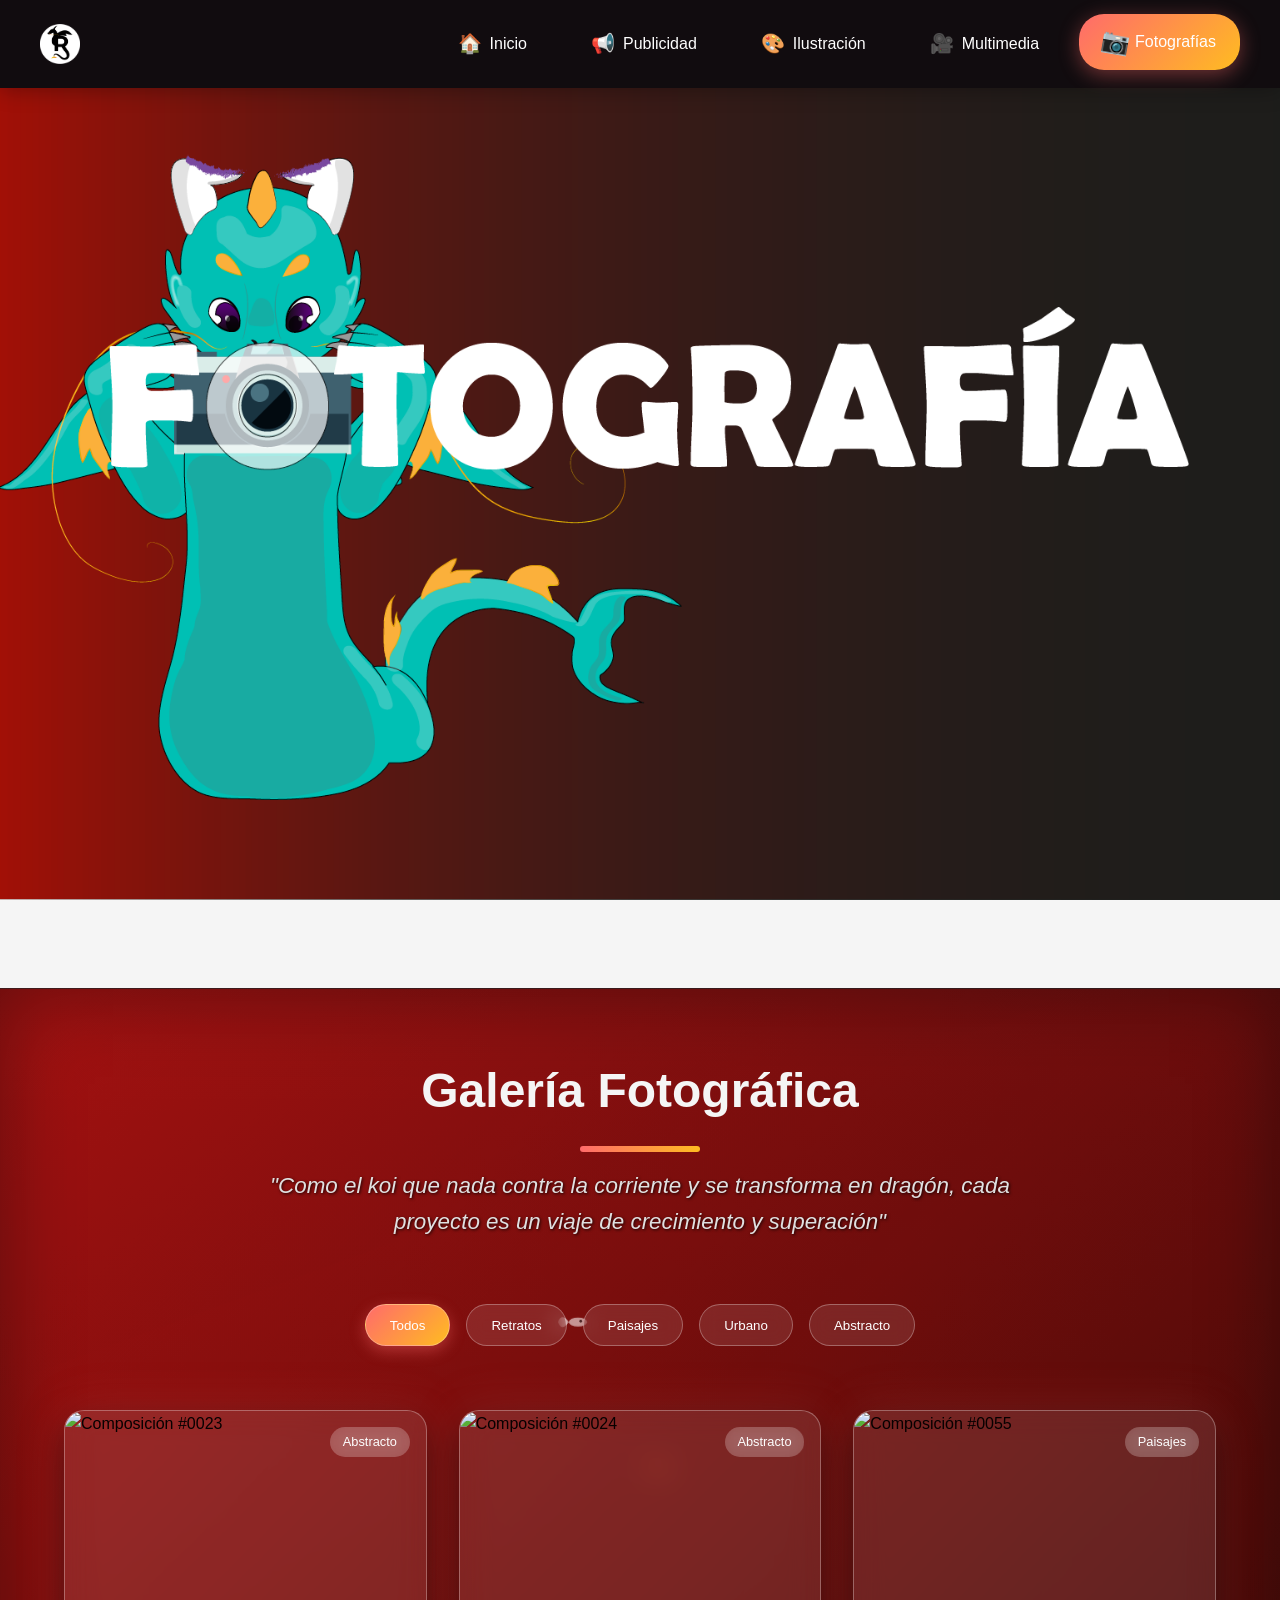
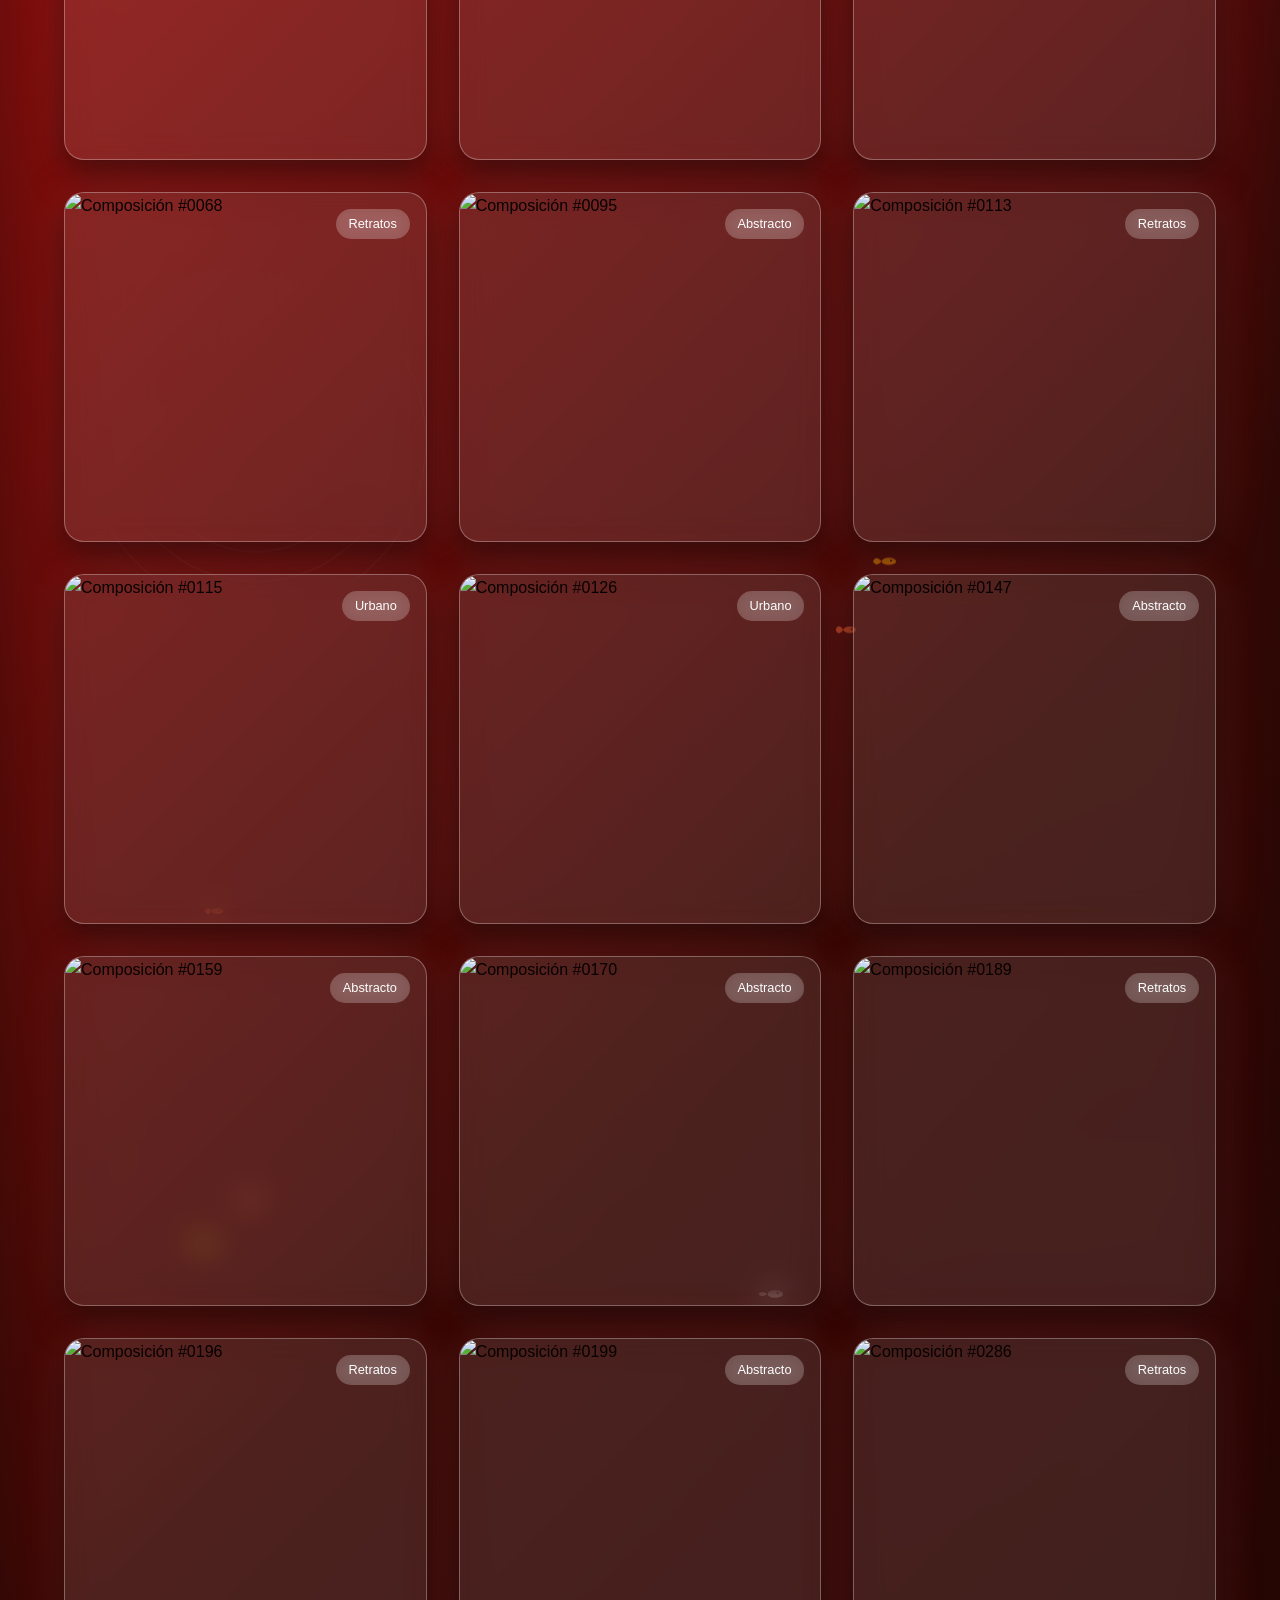
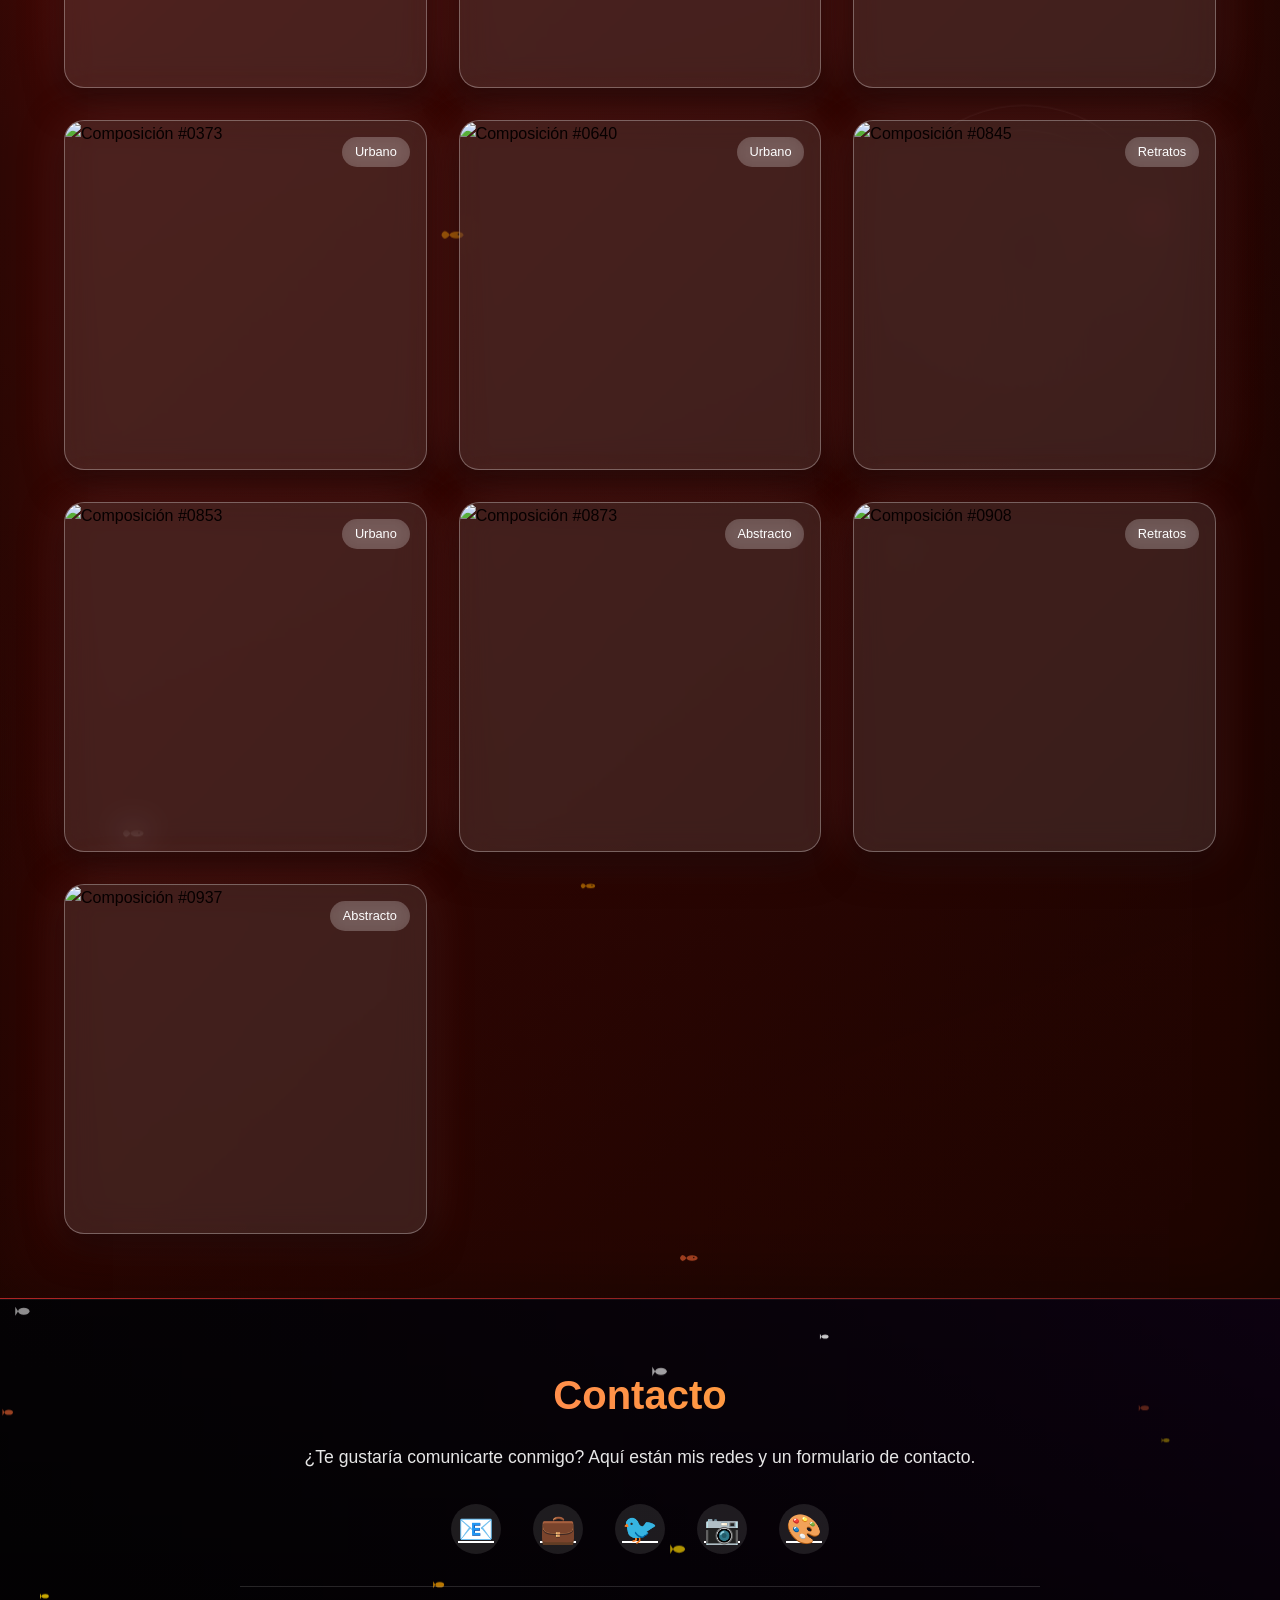
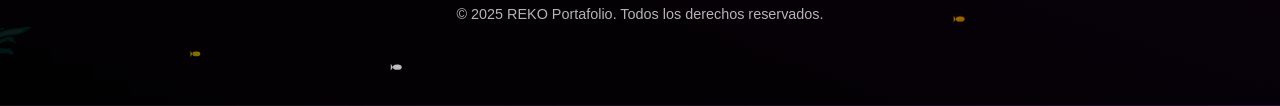
==== Fotografias.html @ 7ed8e384 "Actualización del portafolio" ====
<!DOCTYPE html>
<html lang="es">
<head>
  <meta charset="UTF-8">
  <meta name="viewport" content="width=device-width, initial-scale=1.0">
  <title>Fotografías - REKO</title>
  <link rel="icon" href="imagen/responsive 2@72x.png" type="image/png">
  
  <style>
    /* Variables de colores y estilos para coincidir con el index */
:root {
  --primary-color: #110c0f;
  --secondary-color: #f5f5f5;
  --accent-color: #ff6b6b;
  --text-color: #333;
  --light-text: #fff;
  --spacing-sm: 1rem;
  --spacing-md: 2rem;
  --spacing-lg: 4rem;
  --border-radius: 8px;
  --transition: all 0.3s ease;
}

* { margin: 0; padding: 0; box-sizing: border-box; }
body {
  font-family: 'Inter', 'Segoe UI', sans-serif;
  line-height: 1.6;
  color: var(--text-color);
  background-color: var(--secondary-color);
  overflow-x: hidden;
  -webkit-font-smoothing: antialiased;
  text-rendering: optimizeLegibility;
}

/* HEADER MEJORADO - IGUAL AL INDEX */
header {
  background-color: var(--primary-color);
  color: var(--light-text);
  padding: var(--spacing-sm) var(--spacing-md);
  position: sticky; 
  top: 0; 
  z-index: 1000;
  box-shadow: 0 2px 20px rgba(0,0,0,0.3);
  transition: all 0.4s cubic-bezier(0.25, 0.46, 0.45, 0.94);
}

header.scrolled {
  padding: 0.5rem var(--spacing-md);
  backdrop-filter: blur(10px);
  background-color:#4b0a0a;
}

.nav-container {
  display: flex; 
  justify-content: space-between; 
  align-items: center;
  max-width: 1200px; 
  margin: 0 auto;
  transition: all 0.4s ease;
}

header.scrolled .nav-container {
  padding: 0.5rem 0;
}

.logo {
  font-size: 1.8rem; 
  font-weight: 700; 
  letter-spacing: 2px;
  display: flex; 
  align-items: center;
  transition: all 0.3s ease;
  position: relative;
  overflow: hidden;
}

header.scrolled .logo {
  font-size: 1.5rem;
}

.logo::before {
  content: '';
  position: absolute;
  top: 0;
  left: -100%;
  width: 100%;
  height: 100%;
  background: linear-gradient(90deg, transparent, rgba(255,107,107,0.3), transparent);
  transition: left 0.6s ease;
}

.logo:hover::before {
  left: 100%;
}

.logo img { 
  width: 40px; 
  margin-right: 8px; 
  transition: all 0.3s ease;
}

header.scrolled .logo img {
  width: 35px;
}

.logo span { 
  color: var(--accent-color);
  background: linear-gradient(135deg, #ff6b6b, #ffbc21);
  -webkit-background-clip: text;
  -webkit-text-fill-color: transparent;
  background-clip: text;
  transition: all 0.3s ease;
}

/* NAVEGACIÓN MEJORADA */
nav ul { 
  display: flex; 
  list-style: none; 
  gap: 1rem;
}

nav ul li { 
  position: relative;
}

nav ul li a {
  color: var(--light-text); 
  text-decoration: none;
  font-weight: 500; 
  padding: 0.8rem 1.5rem;
  border-radius: 25px;
  transition: all 0.4s cubic-bezier(0.25, 0.46, 0.45, 0.94);
  position: relative;
  overflow: hidden;
  display: flex;
  align-items: center;
  gap: 0.5rem;
}

/* Iconos para los enlaces del menú */
nav ul li a::before {
  font-size: 1.2rem;
  transition: all 0.3s ease;
}

nav ul li:nth-child(1) a::before {
  content: '🏠';
}

nav ul li:nth-child(2) a::before {
  content: '📢';
}

nav ul li:nth-child(3) a::before {
  content: '🎨';
}

nav ul li:nth-child(4) a::before {
  content: '🎥';
}

nav ul li:nth-child(5) a::before {
  content: '📷';
}

/* Efecto de fondo animado */
nav ul li a::after {
  content: '';
  position: absolute;
  top: 0;
  left: -100%;
  width: 100%;
  height: 100%;
  background: linear-gradient(90deg, transparent, rgba(255,255,255,0.1), transparent);
  transition: left 0.6s ease;
}

nav ul li a:hover::after {
  left: 100%;
}

/* Efecto principal al hover */
nav ul li a:hover {
  background: linear-gradient(135deg, rgba(255,107,107,0.2), rgba(255,188,33,0.1));
  transform: translateY(-3px) scale(1.05);
  box-shadow: 0 8px 25px rgba(255,107,107,0.3);
  border: 1px solid rgba(255,107,107,0.3);
}

/* Efecto para enlace activo */
nav ul li a.active {
  background: linear-gradient(135deg, #ff6b6b, #ffbc21);
  color: white;
  box-shadow: 0 5px 20px rgba(255,107,107,0.4);
  transform: translateY(-2px);
}

/* Indicador de posición actual */
nav ul li a.active::before {
  transform: scale(1.2) rotate(10deg);
}

/* Línea inferior animada */
nav ul li::after {
  content: '';
  position: absolute;
  bottom: -5px;
  left: 50%;
  width: 0;
  height: 2px;
  background: linear-gradient(90deg, #ff6b6b, #ffbc21);
  transition: all 0.4s ease;
  transform: translateX(-50%);
}

nav ul li:hover::after {
  width: 80%;
}

nav ul li a.active ~ ::after {
  width: 80%;
}

/* Botón menú móvil MEJORADO */
.mobile-menu-btn {
  display: none; 
  background: none; 
  border: none;
  color: white; 
  font-size: 2rem; 
  cursor: pointer;
  transition: var(--transition);
  position: relative;
  width: 40px;
  height: 40px;
  flex-direction: column;
  justify-content: center;
  align-items: center;
  -webkit-tap-highlight-color: transparent;
}

.mobile-menu-btn span {
  display: block;
  width: 25px;
  height: 3px;
  background: white;
  margin: 3px 0;
  transition: all 0.3s ease;
  border-radius: 2px;
}

.mobile-menu-btn.active span:nth-child(1) {
  transform: rotate(45deg) translate(6px, 6px);
}

.mobile-menu-btn.active span:nth-child(2) {
  opacity: 0;
}

.mobile-menu-btn.active span:nth-child(3) {
  transform: rotate(-45deg) translate(6px, -6px);
}

.mobile-menu-btn:hover {
  transform: scale(1.1);
}

.mobile-menu-btn:hover span {
  background: var(--accent-color);
}

/* Sidebar móvil MEJORADO */
.sidebar {
  position: fixed; 
  top: 0; 
  left: -100%;
  width: 85%; 
  max-width: 320px; 
  height: 100%;
  background: linear-gradient(135deg, #1a1a1a 0%, #2d2d2d 100%);
  color: white;
  transition: all 0.4s cubic-bezier(0.25, 0.46, 0.45, 0.94);
  padding: 2rem 1.5rem; 
  z-index: 2000;
  box-shadow: 5px 0 25px rgba(0,0,0,0.5);
  display: flex;
  flex-direction: column;
}

.sidebar.active { 
  left: 0; 
}

.sidebar .logo { 
  justify-content: center; 
  margin-bottom: 3rem;
  font-size: 2rem;
}

.sidebar .logo img { 
  width: 60px; 
}

.sidebar ul { 
  list-style: none; 
  text-align: left;
  flex-grow: 1;
}

.sidebar ul li { 
  margin: 1.5rem 0; 
  position: relative;
}

.sidebar ul li a {
  color: white; 
  text-decoration: none; 
  font-size: 1.3rem;
  display: block; 
  padding: 1rem 1.5rem;
  transition: var(--transition);
  border-radius: 10px;
  display: flex;
  align-items: center;
  gap: 1rem;
  position: relative;
  overflow: hidden;
}

.sidebar ul li a::before {
  font-size: 1.5rem;
}

.sidebar ul li a::after {
  content: '';
  position: absolute;
  top: 0;
  left: -100%;
  width: 100%;
  height: 100%;
  background: linear-gradient(90deg, transparent, rgba(255,107,107,0.3), transparent);
  transition: left 0.6s ease;
}

.sidebar ul li a:hover::after {
  left: 100%;
}

.sidebar ul li a:hover {
  color: var(--accent-color);
  transform: translateX(10px);
  background: rgba(255, 255, 255, 0.1);
}

.sidebar ul li a.active {
  background: linear-gradient(135deg, #ff6b6b, #ffbc21);
  color: white;
  transform: translateX(10px);
}

/* HERO SECTION CORREGIDO */
.hero {
  background: url('imagen/p.f@72x.png');
  background-size: cover;
  background-position: center;
  background-repeat: no-repeat;
  background-attachment:  fixed;
  color: var(--light-text);
  text-align: center;
  height: 100vh;
  display: flex; 
  flex-direction: column; 
  justify-content: center; 
  align-items: center;
  position: relative;
  overflow: hidden;
  margin: 0;
  padding: 0;
}

.hero-content {
  max-width: 800px;
  padding: 0 var(--spacing-md);
}

.hero h1 { 
  font-size: 3.5rem; 
  margin-bottom: var(--spacing-sm); 
  font-weight: 800; 
  animation: float 4s ease-in-out infinite;
  line-height: 1.2;
}

.hero p { 
  font-size: 1.2rem; 
  max-width: 600px; 
  margin: 0 auto; 
  opacity: 0.9; 
  animation: float 5s ease-in-out infinite 0.5s;
  line-height: 1.5;
}

/* Botón cerrar sidebar MEJORADO */
.close-sidebar {
  position: absolute;
  top: 1.5rem;
  right: 1.5rem;
  background: rgba(255, 255, 255, 0.1);
  border: none;
  color: white;
  font-size: 1.8rem;
  cursor: pointer;
  width: 40px;
  height: 40px;
  border-radius: 50%;
  display: flex;
  align-items: center;
  justify-content: center;
  transition: all 0.3s ease;
  backdrop-filter: blur(10px);
  -webkit-tap-highlight-color: transparent;
}

.close-sidebar:hover {
  background: var(--accent-color);
  transform: rotate(90deg) scale(1.1);
}

/* Overlay para sidebar */
.sidebar-overlay {
  position: fixed;
  top: 0;
  left: 0;
  width: 100%;
  height: 100%;
  background: rgba(0, 0, 0, 0.7);
  backdrop-filter: blur(5px);
  z-index: 1999;
  opacity: 0;
  visibility: hidden;
  transition: all 0.3s ease;
}

.sidebar-overlay.active {
  opacity: 1;
  visibility: visible;
}

/* Animación de flotación */
@keyframes float {
  0% { transform: translateY(0px); }
  50% { transform: translateY(-10px); }
  100% { transform: translateY(0px); }
}

/* ========== GALERÍA 3D INTERACTIVA ========== */
.projects {
  width: 100%;
  padding: var(--spacing-lg) 5vw;
  margin: 0;
  position: relative;
  overflow: hidden;
  background: linear-gradient(135deg, #a70b0b 0%, #350303 50%, #180002 100%);
  box-shadow: inset 0 0 80px rgba(0, 0, 0, 0.4);
  border-top: 1px solid rgba(255, 255, 255, 0.1);
  border-bottom: 1px solid rgba(255, 255, 255, 0.1);
  color: #070000;
  min-height: 100vh;
  display: flex;
  align-items: center;
}

/* Canvas para partículas koi/dragón */
#koi-canvas {
  position: absolute;
  top: 0;
  left: 0;
  width: 100%;
  height: 100%;
  z-index: 1;
  pointer-events: none;
  opacity: 0.7;
}

.projects-content {
  position: relative;
  z-index: 2;
  max-width: 1400px;
  margin: 0 auto;
  width: 100%;
}

.section-title {
  text-align: center;
  margin-bottom: var(--spacing-sm);
  font-size: 3rem;
  position: relative;
  color: var(--secondary-color);
  animation: float 5s ease-in-out infinite;
}

.section-title::after {
  content: '';
  display: block;
  width: 120px;
  height: 6px;
  background: linear-gradient(90deg, #ff6b6b, #ffbc21);
  margin: 1rem auto;
  border-radius: 3px;
}

.koi-legend {
  text-align: center;
  margin-bottom: var(--spacing-lg);
  font-style: italic;
  color: #e0e0e0;
  font-size: 1.4rem;
  max-width: 800px;
  margin-left: auto;
  margin-right: auto;
  position: relative;
  z-index: 2;
  font-weight: 500;
  text-shadow: 1px 1px 3px rgba(0,0,0,0.8);
  animation: float 6s ease-in-out infinite 0.3s;
}

/* Filtros de categorías */
.category-filters {
  display: flex;
  justify-content: center;
  flex-wrap: wrap;
  gap: 1rem;
  margin-bottom: var(--spacing-lg);
}

.category-filter {
  background: rgba(255, 255, 255, 0.1);
  border: 1px solid rgba(255, 255, 255, 0.3);
  color: white;
  padding: 0.8rem 1.5rem;
  border-radius: 30px;
  cursor: pointer;
  transition: all 0.3s ease;
  backdrop-filter: blur(10px);
  font-weight: 500;
  -webkit-tap-highlight-color: transparent;
}

.category-filter:hover {
  background: rgba(255, 255, 255, 0.2);
  transform: translateY(-3px);
}

.category-filter.active {
  background: linear-gradient(135deg, #ff6b6b, #ffbc21);
  box-shadow: 0 5px 15px rgba(255, 107, 107, 0.4);
}

/* Galería 3D interactiva */
.interactive-gallery {
  display: grid;
  grid-template-columns: repeat(auto-fill, minmax(300px, 1fr));
  gap: 2rem;
  perspective: 1000px;
}

.gallery-item {
  position: relative;
  height: 350px;
  border-radius: 20px;
  overflow: hidden;
  transform-style: preserve-3d;
  transition: all 0.5s cubic-bezier(0.25, 0.46, 0.45, 0.94);
  cursor: pointer;
  box-shadow: 
    0 15px 35px rgba(0, 0, 0, 0.5),
    0 0 50px rgba(255, 107, 107, 0.2);
  background: rgba(255, 255, 255, 0.1);
  backdrop-filter: blur(15px);
  border: 1px solid rgba(255, 255, 255, 0.3);
}

.gallery-item:hover {
  transform: translateY(-15px) rotateX(5deg) rotateY(5deg) scale(1.05);
  box-shadow: 
    0 25px 50px rgba(0, 0, 0, 0.6),
    0 0 80px rgba(255, 107, 107, 0.4);
}

.gallery-item img {
  width: 100%;
  height: 100%;
  object-fit: cover;
  transition: transform 0.5s ease;
}

.gallery-item:hover img {
  transform: scale(1.1);
}

.item-overlay {
  position: absolute;
  bottom: 0;
  left: 0;
  right: 0;
  background: linear-gradient(transparent, rgba(0, 0, 0, 0.8));
  padding: 2rem 1.5rem 1.5rem;
  transform: translateY(100%);
  transition: all 0.4s ease;
  backdrop-filter: blur(5px);
}

.gallery-item:hover .item-overlay {
  transform: translateY(0);
}

.item-title {
  color: white;
  font-size: 1.3rem;
  font-weight: 600;
  margin-bottom: 0.5rem;
}

.item-description {
  color: rgba(255, 255, 255, 0.8);
  font-size: 0.9rem;
  line-height: 1.4;
}

.item-category {
  position: absolute;
  top: 1rem;
  right: 1rem;
  background: rgba(255, 255, 255, 0.2);
  color: white;
  padding: 0.3rem 0.8rem;
  border-radius: 20px;
  font-size: 0.8rem;
  backdrop-filter: blur(10px);
}

/* Modal para vista ampliada */
.modal {
  position: fixed;
  top: 0;
  left: 0;
  width: 100%;
  height: 100%;
  background: rgba(0, 0, 0, 0.9);
  display: flex;
  justify-content: center;
  align-items: center;
  z-index: 3000;
  opacity: 0;
  visibility: hidden;
  transition: all 0.4s ease;
}

.modal.active {
  opacity: 1;
  visibility: visible;
}

.modal-content {
  position: relative;
  max-width: 90%;
  max-height: 90%;
  transform: scale(0.8);
  transition: transform 0.4s ease;
}

.modal.active .modal-content {
  transform: scale(1);
}

.modal img {
  max-width: 100%;
  max-height: 80vh;
  border-radius: 15px;
  box-shadow: 0 20px 60px rgba(0, 0, 0, 0.5);
}

.modal-close {
  position: absolute;
  top: -40px;
  right: 0;
  background: rgba(255, 255, 255, 0.2);
  border: none;
  color: white;
  font-size: 1.5rem;
  width: 40px;
  height: 40px;
  border-radius: 50%;
  cursor: pointer;
  transition: all 0.3s ease;
  backdrop-filter: blur(10px);
  -webkit-tap-highlight-color: transparent;
}

.modal-close:hover {
  background: var(--accent-color);
  transform: rotate(90deg);
}

/* Botón para volver arriba */
.back-to-top {
  position: fixed;
  bottom: 2rem;
  right: 2rem;
  background-color: var(--accent-color);
  color: white;
  width: 50px;
  height: 50px;
  border-radius: 50%;
  display: flex;
  align-items: center;
  justify-content: center;
  text-decoration: none;
  font-size: 1.5rem;
  box-shadow: 0 4px 10px rgba(0,0,0,0.3);
  transition: var(--transition);
  z-index: 100;
  opacity: 0;
  visibility: hidden;
  -webkit-tap-highlight-color: transparent;
}

.back-to-top.visible {
  opacity: 1;
  visibility: visible;
}

.back-to-top:hover {
  transform: translateY(-5px);
  box-shadow: 0 6px 15px rgba(0,0,0,0.4);
}

/* Footer personalizado con imagen - IGUAL AL INDEX */
footer {
  background: 
    linear-gradient(rgba(0, 0, 0, 0.8), rgba(0, 0, 0, 0.9)),
    url('imagen/footer@72x.png');
  background-size: cover;
  background-position: center;
  background-repeat: no-repeat;
  background-attachment: scroll;
  color: var(--light-text);
  padding: var(--spacing-lg) var(--spacing-md);
  text-align: center;
  position: relative;
  overflow: hidden;
  min-height: 400px;
  display: flex;
  align-items: center;
}

.footer-content {
  max-width: 1200px;
  margin: 0 auto;
  position: relative;
  z-index: 2;
  width: 100%;
}

footer h2 {
  font-size: 2.5rem;
  margin-bottom: var(--spacing-sm);
  background: linear-gradient(45deg, #ff6b6b, #ffbc21);
  -webkit-background-clip: text;
  -webkit-text-fill-color: transparent;
  background-clip: text;
  animation: float 5s ease-in-out infinite;
}

footer p {
  margin-bottom: var(--spacing-sm);
  font-size: 1.1rem;
  opacity: 0.9;
  max-width: 800px;
  margin-left: auto;
  margin-right: auto;
}

.social-links {
  display: flex;
  justify-content: center;
  gap: var(--spacing-md);
  margin: var(--spacing-md) 0;
  flex-wrap: wrap;
}

.social-links a {
  color: var(--light-text);
  font-size: 1.8rem;
  transition: var(--transition);
  padding: 10px;
  border-radius: 50%;
  background: rgba(255, 255, 255, 0.1);
  width: 50px;
  height: 50px;
  display: flex;
  align-items: center;
  justify-content: center;
  animation: float 4s ease-in-out infinite;
  position: relative;
  overflow: hidden;
  -webkit-tap-highlight-color: transparent;
}

.social-links a:nth-child(2) { animation-delay: 0.2s; }
.social-links a:nth-child(3) { animation-delay: 0.4s; }
.social-links a:nth-child(4) { animation-delay: 0.6s; }
.social-links a:nth-child(5) { animation-delay: 0.8s; }

.social-links a::before {
  content: '';
  position: absolute;
  top: 0;
  left: -100%;
  width: 100%;
  height: 100%;
  background: linear-gradient(90deg, transparent, rgba(255,255,255,0.3), transparent);
  transition: left 0.5s;
}

.social-links a:hover::before {
  left: 100%;
}

.social-links a:hover {
  color: var(--accent-color);
  background: rgba(255, 255, 255, 0.2);
  transform: translateY(-5px) scale(1.1);
  box-shadow: 0 5px 15px rgba(255,107,107,0.4);
}

.copyright {
  margin-top: var(--spacing-md);
  opacity: 0.7;
  font-size: 0.9rem;
  border-top: 1px solid rgba(255, 255, 255, 0.2);
  padding-top: var(--spacing-sm);
  animation: float 6s ease-in-out infinite 0.5s;
}

/* Efecto de partículas en el footer */
.footer-particles {
  position: absolute;
  top: 0;
  left: 0;
  width: 100%;
  height: 100%;
  pointer-events: none;
  z-index: 1;
}

/* Partículas Koi para la sección de proyectos */
.koi-particles {
  position: absolute;
  top: 0;
  left: 0;
  width: 100%;
  height: 100%;
  pointer-events: none;
  z-index: 1;
  opacity: 0.6;
}

/* ========== RESPONSIVE PARA TELÉFONO ========== */
@media (max-width: 768px) {
  nav ul { display: none; }
  .mobile-menu-btn { 
    display: flex;
  }
  
  /* Header responsive */
  header.scrolled {
    padding: 0.3rem var(--spacing-sm);
  }
  
  .nav-container {
    padding: 0.5rem 0;
  }
  
  .logo {
    font-size: 1.5rem;
  }
  
  .logo img {
    width: 35px;
  }
  
  /* HERO RESPONSIVE CORREGIDO - FOTOGRAFÍA */
  .hero {
    background: url('imagen/hsw@72x.png');
    background-size: cover;
    background-position: center;
    background-repeat: no-repeat;
    background-attachment: fixed;
    color: var(--light-text);
    padding: var(--spacing-lg) var(--spacing-md);
    text-align: center;
    display: flex; 
    flex-direction: column; 
    justify-content: center; 
    align-items: center;
    position: relative;
    height: 70vh;
    margin: 0;
    padding: 0;
  }
  
  .hero-content {
    padding: 0 1rem;
  }
  
  .hero h1 { 
    font-size: 2.5rem; 
    margin-bottom: 1rem;
    line-height: 1.2;
  }
  
  .hero p { 
    font-size: 1rem; 
    line-height: 1.4;
  }
  
  /* Responsive para la galería 3D */
  .interactive-gallery {
    grid-template-columns: repeat(auto-fill, minmax(250px, 1fr));
    gap: 1.5rem;
  }
  
  .gallery-item {
    height: 300px;
  }

  .section-title {
    font-size: 2.2rem;
  }
  
  .koi-legend {
    font-size: 1.1rem;
    padding: 0 1rem;
  }

  .social-links {
    gap: var(--spacing-sm);
  }

  .social-links a {
    width: 45px;
    height: 45px;
    font-size: 1.5rem;
  }

  footer {
    padding: var(--spacing-md) var(--spacing-sm);
    min-height: 350px;
    background: 
      linear-gradient(rgba(0, 0, 0, 0.8), rgba(0, 0, 0, 0.9)),
      url('imagen/responsive footer@72x.png');
    background-size: cover;
    background-position: center;
    background-repeat: no-repeat;
    background-attachment: scroll;
  }
  
  footer h2 {
    font-size: 2rem;
  }
  
  footer p {
    font-size: 1rem;
    padding: 0 1rem;
  }

  /* Botón volver arriba en móvil */
  .back-to-top {
    bottom: 1rem;
    right: 1rem;
    width: 45px;
    height: 45px;
    font-size: 1.2rem;
  }

  /* Footer responsive adicional */
  .footer-content {
    padding: 0 1rem;
  }
  
  .social-links {
    gap: 0.8rem;
    margin: 1.5rem 0;
  }
  
  .social-links a {
    width: 40px;
    height: 40px;
    font-size: 1.3rem;
  }
  
  .copyright {
    font-size: 0.8rem;
    margin-top: 1.5rem;
    padding-top: 1rem;
  }
}

@media (max-width: 480px) {
  .hero h1 { 
    font-size: 2rem; 
    padding: 0 0.5rem;
  }
  
  .hero p { 
    font-size: 0.9rem; 
    padding: 0 0.5rem;
  }
  
  .section-title {
    font-size: 1.8rem;
  }
  
  /* Ajustes adicionales para la galería en móvil pequeño */
  .interactive-gallery {
    grid-template-columns: 1fr;
    gap: 1rem;
  }
  
  .gallery-item {
    height: 250px;
  }

  /* Footer responsive para pantallas muy pequeñas */
  footer {
    padding: var(--spacing-sm) 0.5rem;
    min-height: 300px;
    background: 
      linear-gradient(rgba(0, 0, 0, 0.8), rgba(0, 0, 0, 0.9)),
      url('imagen/responsive footer@72x.png');
    background-size: cover;
    background-position: center;
    background-repeat: no-repeat;
    background-attachment: scroll;
  }
  
  .social-links {
    gap: 0.5rem;
  }
  
  .social-links a {
    width: 35px;
    height: 35px;
    font-size: 1.1rem;
  }
  
  footer p {
    font-size: 0.9rem;
    padding: 0 0.5rem;
  }
}

/* Corrección específica para Safari iOS */
@supports (-webkit-touch-callout: none) {
  .hero, .projects, footer {
    background-attachment: scroll;
  }
  
  /* Asegurar que las animaciones funcionen en iOS */
  .logo, .hero h1, .hero p {
    animation-duration: 6s;
  }
  
  /* Mejorar rendimiento en iOS */
  .gallery-item {
    -webkit-transform-style: preserve-3d;
  }
  
  /* Optimizar para dispositivos táctiles */
  .gallery-item, .category-filter, .modal-close, .back-to-top {
    -webkit-tap-highlight-color: transparent;
  }
}
  </style>
</head>
<body>
  <!-- Overlay para sidebar -->
  <div class="sidebar-overlay" id="sidebarOverlay" onclick="toggleMenu()"></div>

  <!-- Header MEJORADO -->
  <header id="header-section">
    <div class="nav-container">
      <div class="logo">
        <img src="imagen/responsive 2@72x.png" alt="Logo">
        <span></span>
      </div>
      
      <!-- Botón menú móvil MEJORADO -->
      <button class="mobile-menu-btn" id="mobileMenuBtn" onclick="toggleMenu()">
        <span></span>
        <span></span>
        <span></span>
      </button>
      
      <nav>
        <ul>
          <li><a href="index.html">Inicio</a></li>
          <li><a href="publicidad.html">Publicidad</a></li>
          <li><a href="ilustracion.html">Ilustración</a></li>
          <li><a href="multimedia.html">Multimedia</a></li>
          <li><a href="Fotografias.html" class="active">Fotografías</a></li>
        </ul>
      </nav>
    </div>
  </header>

  <!-- Sidebar móvil MEJORADO -->
  <div class="sidebar" id="sidebar">
    <button class="close-sidebar" onclick="toggleMenu()">✕</button>
    <div class="logo">
      <img src="imagen/responsive 2@72x.png" alt="Logo">
      <span></span>
    </div>
    <ul>
      <li><a href="index.html" onclick="toggleMenu()">🏠 Inicio</a></li>
      <li><a href="publicidad.html" onclick="toggleMenu()">📢 Publicidad</a></li>
      <li><a href="ilustracion.html" onclick="toggleMenu()">🎨 Ilustración</a></li>
      <li><a href="multimedia.html" onclick="toggleMenu()">🎥 Multimedia</a></li>
      <li><a href="Fotografias.html" onclick="toggleMenu()" class="active">📷 Fotografías</a></li>
    </ul>
    
    <!-- Información adicional en sidebar -->
    <div class="sidebar-footer">
      <p>© 2025 REKO Portafolio</p>
    </div>
  </div>
  
  <!-- Botón para volver arriba -->
  <a href="#hero-section" class="back-to-top" id="backToTop">↑</a>

  <!-- Hero Section -->
   
  <section class="hero" id="hero-section">
    <h1></h1>
    <p></p>
  </section>

  <!-- Sección de Galería 3D Interactiva -->
  <section class="projects" id="proyectos-section">
    <canvas id="koi-canvas"></canvas>
    <div class="projects-content">
      <h2 class="section-title">Galería Fotográfica</h2>
      <div class="koi-legend">
        "Como el koi que nada contra la corriente y se transforma en dragón, cada proyecto es un viaje de crecimiento y superación"
      </div>
      
      <!-- Filtros de categorías -->
      <div class="category-filters" id="categoryFilters">
        <button class="category-filter active" data-category="all">Todos</button>
        <button class="category-filter" data-category="retratos">Retratos</button>
        <button class="category-filter" data-category="paisajes">Paisajes</button>
        <button class="category-filter" data-category="urbano">Urbano</button>
        <button class="category-filter" data-category="abstracto">Abstracto</button>
      </div>
      
      <!-- Galería 3D interactiva -->
      <div class="interactive-gallery" id="interactiveGallery">
        <!-- Los elementos de la galería se generan dinámicamente con JavaScript -->
      </div>
    </div>
  </section>

  <!-- Modal para vista ampliada -->
  <div class="modal" id="imageModal">
    <div class="modal-content">
      <img id="modalImage" src="" alt="">
      <button class="modal-close" id="modalClose">✕</button>
    </div>
  </div>

  <!-- Footer -->
  <footer>
    <canvas id="footer-canvas" class="footer-particles"></canvas>
    <div class="footer-content">
      <h2>Contacto</h2>
      <p>¿Te gustaría comunicarte conmigo? Aquí están mis redes y un formulario de contacto.</p>
    
      <div class="social-links">
        <a href="#" title="Email">📧</a>
        <a href="#" title="LinkedIn">💼</a>
        <a href="#" title="Twitter">🐦</a>
        <a href="#" title="Instagram">📷</a>
        <a href="#" title="Behance">🎨</a>
      </div>
      
      <p class="copyright">© 2025 REKO Portafolio. Todos los derechos reservados.</p>
    </div>
  </footer>

  <script>
    // Función para toggle del menú
    function toggleMenu() {
      const sidebar = document.getElementById("sidebar");
      const overlay = document.getElementById("sidebarOverlay");
      const menuBtn = document.getElementById("mobileMenuBtn");
      
      sidebar.classList.toggle("active");
      overlay.classList.toggle("active");
      menuBtn.classList.toggle("active");
      
      // Prevenir scroll del body cuando el menú está abierto
      document.body.style.overflow = sidebar.classList.contains("active") ? "hidden" : "";
    }
    
    // Efecto de header al hacer scroll
    function initHeaderEffects() {
      const header = document.querySelector('header');
      
      window.addEventListener('scroll', function() {
        if (window.scrollY > 100) {
          header.classList.add('scrolled');
        } else {
          header.classList.remove('scrolled');
        }
      });
    }
    
    // Cerrar sidebar al hacer clic fuera de él
    document.addEventListener('click', function(event) {
      const sidebar = document.getElementById('sidebar');
      const menuBtn = document.getElementById('mobileMenuBtn');
      const overlay = document.getElementById('sidebarOverlay');
      
      if (sidebar.classList.contains('active') && 
          !sidebar.contains(event.target) && 
          !menuBtn.contains(event.target)) {
        toggleMenu();
      }
    });
    
    // Cerrar sidebar con tecla ESC
    document.addEventListener('keydown', function(event) {
      if (event.key === 'Escape') {
        const sidebar = document.getElementById('sidebar');
        if (sidebar.classList.contains('active')) {
          toggleMenu();
        }
      }
    });
    
    // INICIALIZACIÓN DE LA GALERÍA 3D INTERACTIVA
    function initInteractiveGallery() {
      const gallery = document.getElementById('interactiveGallery');
      const categoryFilters = document.getElementById('categoryFilters');
      const modal = document.getElementById('imageModal');
      const modalImage = document.getElementById('modalImage');
      const modalClose = document.getElementById('modalClose');
      
      // Datos de las fotografías
      const fotos = [
        { src: "imagen/DSC_0023.JPG", title: "Composición #0023", description: "Fotografía artística con enfoque en detalles y texturas", category: "abstracto" },
        { src: "imagen/DSC_0024.JPG", title: "Composición #0024", description: "Captura que explora la relación entre luz y sombra", category: "abstracto" },
        //{ src: "imagen/DSC_0035.JPG", title: "Composición #0035", description: "Perspectiva única con elementos arquitectónicos", category: "urbano" },
        { src: "imagen/DSC_0055.JPG", title: "Composición #0055", description: "Juego de colores y formas en ambiente natural", category: "paisajes" },
        { src: "imagen/DSC_0068.JPG", title: "Composición #0068", description: "Captura de movimiento y dinamismo visual", category: "retratos" },
        { src: "imagen/DSC_0095.JPG", title: "Composición #0095", description: "Enfoque minimalista con espacios negativos", category: "abstracto" },
        //{ src: "imagen/DSC_0096.JPG", title: "Composición #0096", description: "Detalles macro con texturas interesantes", category: "abstracto" },
        { src: "imagen/DSC_0113.JPG", title: "Composición #0113", description: "Retrato ambiental con narrativa visual", category: "retratos" },
        { src: "imagen/DSC_0115.JPG", title: "Composición #0115", description: "Composición geométrica con líneas definidas", category: "urbano" },
        //{ src: "imagen/DSC_0119.JPG", title: "Composición #0119", description: "Captura espontánea con emociones genuinas", category: "retratos" },
        { src: "imagen/DSC_0126.JPG", title: "Composición #0126", description: "Paisaje urbano con perspectiva interesante", category: "urbano" },
        { src: "imagen/DSC_0147.JPG", title: "Composición #0147", description: "Juego de luces y reflejos creativos", category: "abstracto" },
        //{ src: "imagen/DSC_0158.JPG", title: "Composición #0158", description: "Retrato con iluminación dramática", category: "retratos" },
        { src: "imagen/DSC_0159.JPG", title: "Composición #0159", description: "Composición abstracta con formas orgánicas", category: "abstracto" },
        //{ src: "imagen/DSC_0163.JPG", title: "Composición #0163", description: "Captura de ambiente con atmósfera única", category: "paisajes" },
        { src: "imagen/DSC_0170.JPG", title: "Composición #0170", description: "Fotografía conceptual con narrativa visual", category: "abstracto" },
        //{ src: "imagen/DSC_0171.JPG", title: "Composición #0171", description: "Perspectiva aérea con patrones interesantes", category: "paisajes" },
        //{ src: "imagen/DSC_0174.JPG", title: "Composición #0174", description: "Detalle arquitectónico con precisión", category: "urbano" },
        //{ src: "imagen/DSC_0186.JPG", title: "Composición #0186", description: "Retrato ambiental con contexto narrativo", category: "retratos" },
        //{ src: "imagen/DSC_0188.JPG", title: "Composición #0188", description: "Composición simétrica con balance visual", category: "abstracto" },
        { src: "imagen/DSC_0189.JPG", title: "Composición #0189", description: "Captura de momento decisivo", category: "retratos" },
        //{ src: "imagen/DSC_0192.JPG", title: "Composición #0192", description: "Fotografía de producto con estilo", category: "abstracto" },
        { src: "imagen/DSC_0196.JPG", title: "Composición #0196", description: "Retrato con expresión auténtica", category: "retratos" },
        //{ src: "imagen/DSC_0198.JPG", title: "Composición #0198", description: "Paisaje natural con profundidad", category: "paisajes" },
        { src: "imagen/DSC_0199.JPG", title: "Composición #0199", description: "Composición abstracta experimental", category: "abstracto" },
        { src: "imagen/DSC_0286.JPG", title: "Composición #0286", description: "Silueta con contraluz dramático", category: "retratos" },
        { src: "imagen/DSC_0373.JPG", title: "Composición #0373", description: "Captura urbana con vida callejera", category: "urbano" },
        { src: "imagen/DSC_0640.JPG", title: "Composición #0640", description: "Detalle arquitectónico minimalista", category: "urbano" },
        //{ src: "imagen/DSC_0843.JPG", title: "Composición #0843", description: "Paisaje con efectos de luz natural", category: "paisajes" },
        { src: "imagen/DSC_0845.JPG", title: "Composición #0845", description: "Retrato con iluminación suave", category: "retratos" },
        { src: "imagen/DSC_0853.JPG", title: "Composición #0853", description: "Composición geométrica urbana", category: "urbano" },
        //{ src: "imagen/DSC_0860.JPG", title: "Composición #0860", description: "Captura de ambiente nocturno", category: "urbano" },
        { src: "imagen/DSC_0873.JPG", title: "Composición #0873", description: "Detalle textural macro", category: "abstracto" },
        //{ src: "imagen/DSC_0878.JPG", title: "Composición #0878", description: "Perspectiva arquitectónica única", category: "urbano" },
        //{ src: "imagen/DSC_0882.JPG", title: "Composición #0882", description: "Composición con líneas conductoras", category: "abstracto" },
        //{ src: "imagen/DSC_0902.JPG", title: "Composición #0902", description: "Retrato ambiental narrativo", category: "retratos" },
        //{ src: "imagen/DSC_0906.JPG", title: "Composición #0906", description: "Paisaje con profundidad de campo", category: "paisajes" },
        { src: "imagen/DSC_0908.JPG", title: "Composición #0908", description: "Captura de movimiento creativo", category: "retratos" },
        { src: "imagen/DSC_0937.JPG", title: "Composición #0937", description: "Composición final de la serie", category: "abstracto" }
      ];
      
      let currentCategory = 'all';
      
      // Crear elementos de la galería
      function createGalleryItems(category = 'all') {
        gallery.innerHTML = '';
        
        const filteredFotos = category === 'all' 
          ? fotos 
          : fotos.filter(foto => foto.category === category);
        
        filteredFotos.forEach((foto, index) => {
          const item = document.createElement('div');
          item.className = 'gallery-item';
          item.setAttribute('data-category', foto.category);
          
          // Añadir delay aleatorio para animación escalonada
          const delay = Math.random() * 0.5;
          item.style.animationDelay = `${delay}s`;
          
          item.innerHTML = `
            <img src="${foto.src}" alt="${foto.title}" loading="lazy">
            <div class="item-category">${getCategoryName(foto.category)}</div>
            <div class="item-overlay">
              <h3 class="item-title">${foto.title}</h3>
              <p class="item-description">${foto.description}</p>
            </div>
          `;
          
          // Añadir evento de clic para abrir modal
          item.addEventListener('click', () => {
            modalImage.src = foto.src;
            modalImage.alt = foto.title;
            modal.classList.add('active');
            document.body.style.overflow = 'hidden';
          });
          
          gallery.appendChild(item);
        });
      }
      
      // Obtener nombre de categoría
      function getCategoryName(category) {
        const names = {
          'retratos': 'Retratos',
          'paisajes': 'Paisajes',
          'urbano': 'Urbano',
          'abstracto': 'Abstracto'
        };
        return names[category] || category;
      }
      
      // Inicializar filtros de categoría
      categoryFilters.addEventListener('click', (e) => {
        if (e.target.classList.contains('category-filter')) {
          // Remover clase active de todos los filtros
          document.querySelectorAll('.category-filter').forEach(filter => {
            filter.classList.remove('active');
          });
          
          // Añadir clase active al filtro seleccionado
          e.target.classList.add('active');
          
          // Actualizar categoría actual
          currentCategory = e.target.getAttribute('data-category');
          
          // Recrear galería con la categoría seleccionada
          createGalleryItems(currentCategory);
        }
      });
      
      // Cerrar modal
      modalClose.addEventListener('click', () => {
        modal.classList.remove('active');
        modalImage.src = '';
        document.body.style.overflow = '';
      });
      
      // Cerrar modal al hacer clic fuera de la imagen
      modal.addEventListener('click', (e) => {
        if (e.target === modal) {
          modal.classList.remove('active');
          modalImage.src = '';
          document.body.style.overflow = '';
        }
      });
      
      // Cerrar modal con tecla ESC
      document.addEventListener('keydown', (e) => {
        if (e.key === 'Escape' && modal.classList.contains('active')) {
          modal.classList.remove('active');
          modalImage.src = '';
          document.body.style.overflow = '';
        }
      });
      
      // Inicializar galería
      createGalleryItems();
    }

    // SISTEMA DE PARTÍCULAS KOI - PECES INTERACTIVOS CON MOUSE
    function initKoiParticles() {
      const canvas = document.getElementById('koi-canvas');
      if (!canvas) return;
      
      const ctx = canvas.getContext('2d');
      const projectsSection = document.querySelector('.projects');
      
      let koiParticles = [];
      let mouse = { x: -100, y: -100 };
      
      // Seguir posición del mouse
      canvas.addEventListener('mousemove', (e) => {
        const rect = canvas.getBoundingClientRect();
        mouse.x = e.clientX - rect.left;
        mouse.y = e.clientY - rect.top;
      });
      
      canvas.addEventListener('mouseleave', () => {
        mouse.x = -100;
        mouse.y = -100;
      });
      
      // Ajustar tamaño del canvas
      function resizeCanvas() {
        if (!projectsSection) return;
        canvas.width = projectsSection.offsetWidth;
        canvas.height = projectsSection.offsetHeight;
      }
      
      resizeCanvas();
      window.addEventListener('resize', resizeCanvas);
      
      // Crear partículas koi para proyectos
      for (let i = 0; i < 15; i++) {
        koiParticles.push({
          x: Math.random() * canvas.width,
          y: Math.random() * canvas.height,
          size: Math.random() * 6 + 4,
          speedX: (Math.random() - 0.5) * 1.5,
          speedY: (Math.random() - 0.5) * 1.5,
          color: ['#FF6B35', '#FFA500', '#FFD700', '#FFFFFF', '#DC143C'][Math.floor(Math.random() * 5)],
          opacity: Math.random() * 0.6 + 0.4,
          wave: 0,
          waveSpeed: Math.random() * 0.05 + 0.03,
          tailWave: 0,
          tailSpeed: Math.random() * 0.1 + 0.05
        });
      }
      
      // Función de animación
      function animate() {
        if (!canvas) return;
        
        ctx.clearRect(0, 0, canvas.width, canvas.height);
        
        // Fondo acuático sutil
        const gradient = ctx.createLinearGradient(0, 0, canvas.width, canvas.height);
        gradient.addColorStop(0, 'rgba(78, 205, 196, 0.05)');
        gradient.addColorStop(1, 'rgba(255, 215, 0, 0.03)');
        ctx.fillStyle = gradient;
        ctx.fillRect(0, 0, canvas.width, canvas.height);
        
        // Dibujar ondas de agua sutiles
        ctx.strokeStyle = 'rgba(255, 255, 255, 0.1)';
        ctx.lineWidth = 1;
        for (let i = 0; i < 5; i++) {
          ctx.beginPath();
          ctx.arc(canvas.width * 0.2, canvas.height * 0.3, 50 + i * 30, 0, Math.PI * 2);
          ctx.stroke();
          
          ctx.beginPath();
          ctx.arc(canvas.width * 0.8, canvas.height * 0.7, 40 + i * 25, 0, Math.PI * 2);
          ctx.stroke();
        }
        
        koiParticles.forEach(p => {
          // INTERACCIÓN CON EL MOUSE - LOS PECES HUYEN DEL CURSOR
          const dx = p.x - mouse.x;
          const dy = p.y - mouse.y;
          const distance = Math.sqrt(dx * dx + dy * dy);
          
          if (distance < 100) {
            const angle = Math.atan2(dy, dx);
            const force = (100 - distance) / 100 * 2;
            
            // Los peces se alejan del cursor
            p.speedX += Math.cos(angle) * force * 0.2;
            p.speedY += Math.sin(angle) * force * 0.2;
            
            // Efecto visual: los peces se vuelven ligeramente más transparentes
            p.opacity = Math.max(0.3, p.opacity - 0.02);
          } else {
            // Recuperar opacidad normal gradualmente
            p.opacity = Math.min(0.8, p.opacity + 0.01);
          }
          
          // Limitar velocidad máxima
          const speed = Math.sqrt(p.speedX * p.speedX + p.speedY * p.speedY);
          if (speed > 3) {
            p.speedX = (p.speedX / speed) * 3;
            p.speedY = (p.speedY / speed) * 3;
          }
          
          ctx.save();
          ctx.globalAlpha = p.opacity;
          ctx.fillStyle = p.color;
          
          // Cuerpo del pez
          ctx.beginPath();
          ctx.ellipse(p.x, p.y, p.size, p.size * 0.5, 0, 0, Math.PI * 2);
          ctx.fill();
          
          // Cola con movimiento ondulante
          p.tailWave += p.tailSpeed;
          const tailOffset = Math.sin(p.tailWave) * p.size * 0.3;
          
          ctx.beginPath();
          ctx.moveTo(p.x - p.size, p.y);
          ctx.quadraticCurveTo(
            p.x - p.size * 1.8, 
            p.y - p.size * 0.8 + tailOffset,
            p.x - p.size * 2.2, 
            p.y
          );
          ctx.quadraticCurveTo(
            p.x - p.size * 1.8, 
            p.y + p.size * 0.8 - tailOffset,
            p.x - p.size, 
            p.y
          );
          ctx.closePath();
          ctx.fill();
          
          // Ojo del pez
          ctx.fillStyle = '#000';
          ctx.beginPath();
          ctx.arc(p.x + p.size * 0.3, p.y - p.size * 0.1, p.size * 0.15, 0, Math.PI * 2);
          ctx.fill();
          
          ctx.restore();
          
          // Actualizar posición con movimiento ondulante
          p.x += p.speedX;
          p.y += p.speedY + Math.sin(p.wave) * 0.5;
          p.wave += p.waveSpeed;
          
          // Rebote en los bordes
          if (p.x < -30) p.x = canvas.width + 30;
          if (p.x > canvas.width + 30) p.x = -30;
          if (p.y < -30) p.y = canvas.height + 30;
          if (p.y > canvas.height + 30) p.y = -30;
        });
        
        requestAnimationFrame(animate);
      }
      
      animate();
    }
    
    // PARTÍCULAS DEL FOOTER - CON PECES KOI
    function initFooterParticles() {
      const fCanvas = document.getElementById('footer-canvas');
      if (!fCanvas) return;
      
      const fc = fCanvas.getContext('2d');
      const footer = document.querySelector('footer');
      
      let footerParticles = [];
      
      // Ajustar tamaño del canvas
      function resizeFooter() {
        fCanvas.width = footer.offsetWidth;
        fCanvas.height = footer.offsetHeight;
      }
      
      resizeFooter();
      window.addEventListener('resize', resizeFooter);
      
      // Crear partículas koi para el footer
      for (let i = 0; i < 12; i++) {
        footerParticles.push({
          x: Math.random() * fCanvas.width,
          y: Math.random() * fCanvas.height,
          size: Math.random() * 4 + 2,
          speedX: (Math.random() - 0.5) * 0.8,
          speedY: (Math.random() - 0.5) * 0.8,
          color: ['#FF6B35', '#FFA500', '#FFD700', '#FFFFFF'][Math.floor(Math.random() * 4)],
          opacity: Math.random() * 0.5 + 0.3,
          wave: 0,
          waveSpeed: Math.random() * 0.03 + 0.02
        });
      }
      
      // Función de animación
      function drawFooter() {
        fc.clearRect(0, 0, fCanvas.width, fCanvas.height);
        
        footerParticles.forEach(p => {
          fc.save();
          fc.globalAlpha = p.opacity;
          fc.fillStyle = p.color;
          
          // Forma de koi
          fc.beginPath();
          fc.ellipse(p.x, p.y, p.size, p.size * 0.6, 0, 0, Math.PI * 2);
          fc.fill();
          
          // Aleta de koi
          fc.beginPath();
          fc.moveTo(p.x - p.size, p.y);
          fc.lineTo(p.x - p.size * 1.5, p.y - p.size * 0.8);
          fc.lineTo(p.x - p.size * 1.5, p.y + p.size * 0.8);
          fc.closePath();
          fc.fill();
          
          fc.restore();
          
          // Actualizar posición con movimiento ondulante
          p.x += p.speedX;
          p.y += p.speedY + Math.sin(p.wave) * 0.3;
          p.wave += p.waveSpeed;
          
          // Rebote en los bordes
          if (p.x < -20) p.x = fCanvas.width + 20;
          if (p.x > fCanvas.width + 20) p.x = -20;
          if (p.y < -20) p.y = fCanvas.height + 20;
          if (p.y > fCanvas.height + 20) p.y = -20;
        });
        
        requestAnimationFrame(drawFooter);
      }
      
      drawFooter();
    }

    // Efectos de scroll
    function initScrollEffects() {
      // Botón volver arriba
      const backToTop = document.getElementById('backToTop');
      
      window.addEventListener('scroll', function() {
        // Mostrar/ocultar botón volver arriba
        if (window.pageYOffset > 300) {
          backToTop.classList.add('visible');
        } else {
          backToTop.classList.remove('visible');
        }
      });
      
      // Scroll suave para enlaces internos
      document.querySelectorAll('a[href^="#"]').forEach(anchor => {
        anchor.addEventListener('click', function (e) {
          e.preventDefault();
          
          const targetId = this.getAttribute('href');
          if (targetId === '#') return;
          
          const targetElement = document.querySelector(targetId);
          if (targetElement) {
            window.scrollTo({
              top: targetElement.offsetTop - 80,
              behavior: 'smooth'
            });
          }
        });
      });
    }
    
    // Inicializar todo cuando el DOM esté listo
    document.addEventListener('DOMContentLoaded', function() {
      initHeaderEffects();
      initInteractiveGallery();
      initKoiParticles();
      initFooterParticles();
      initScrollEffects();
    });
  </script>
</body>
</html>
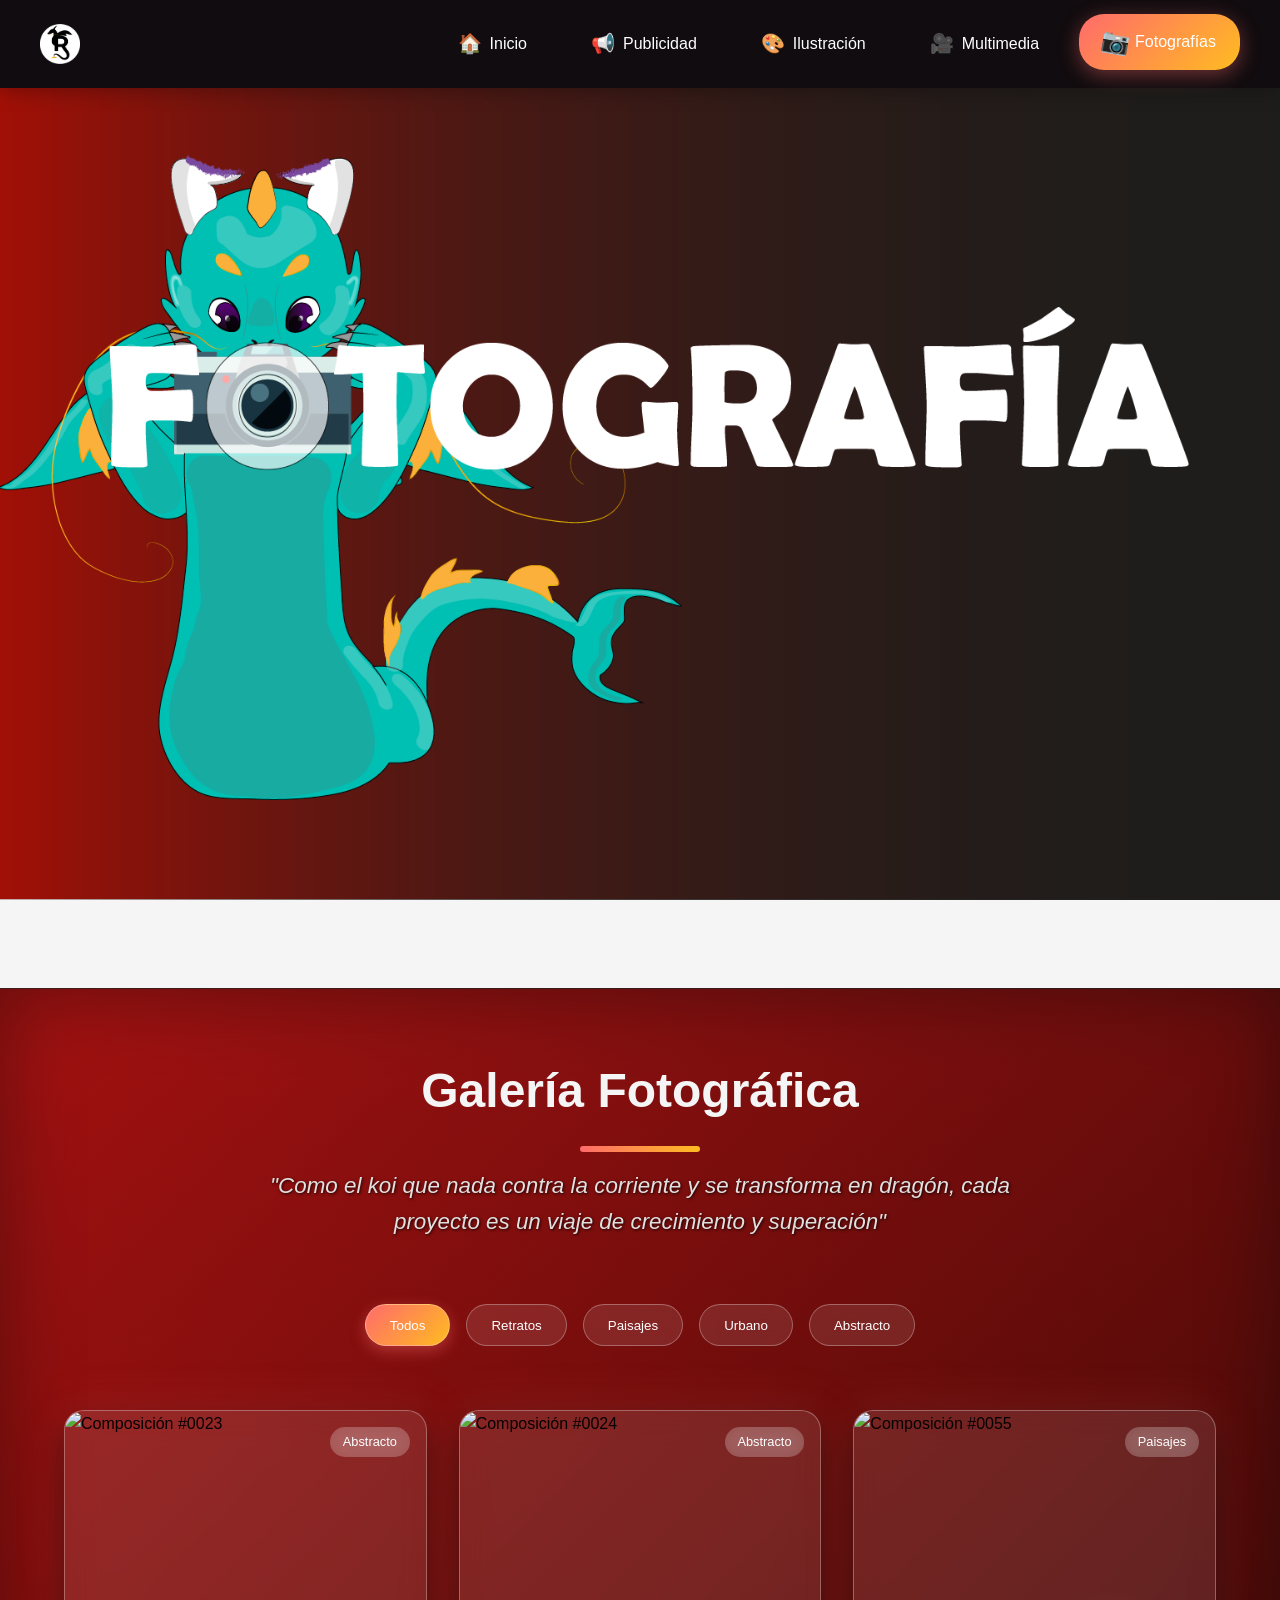
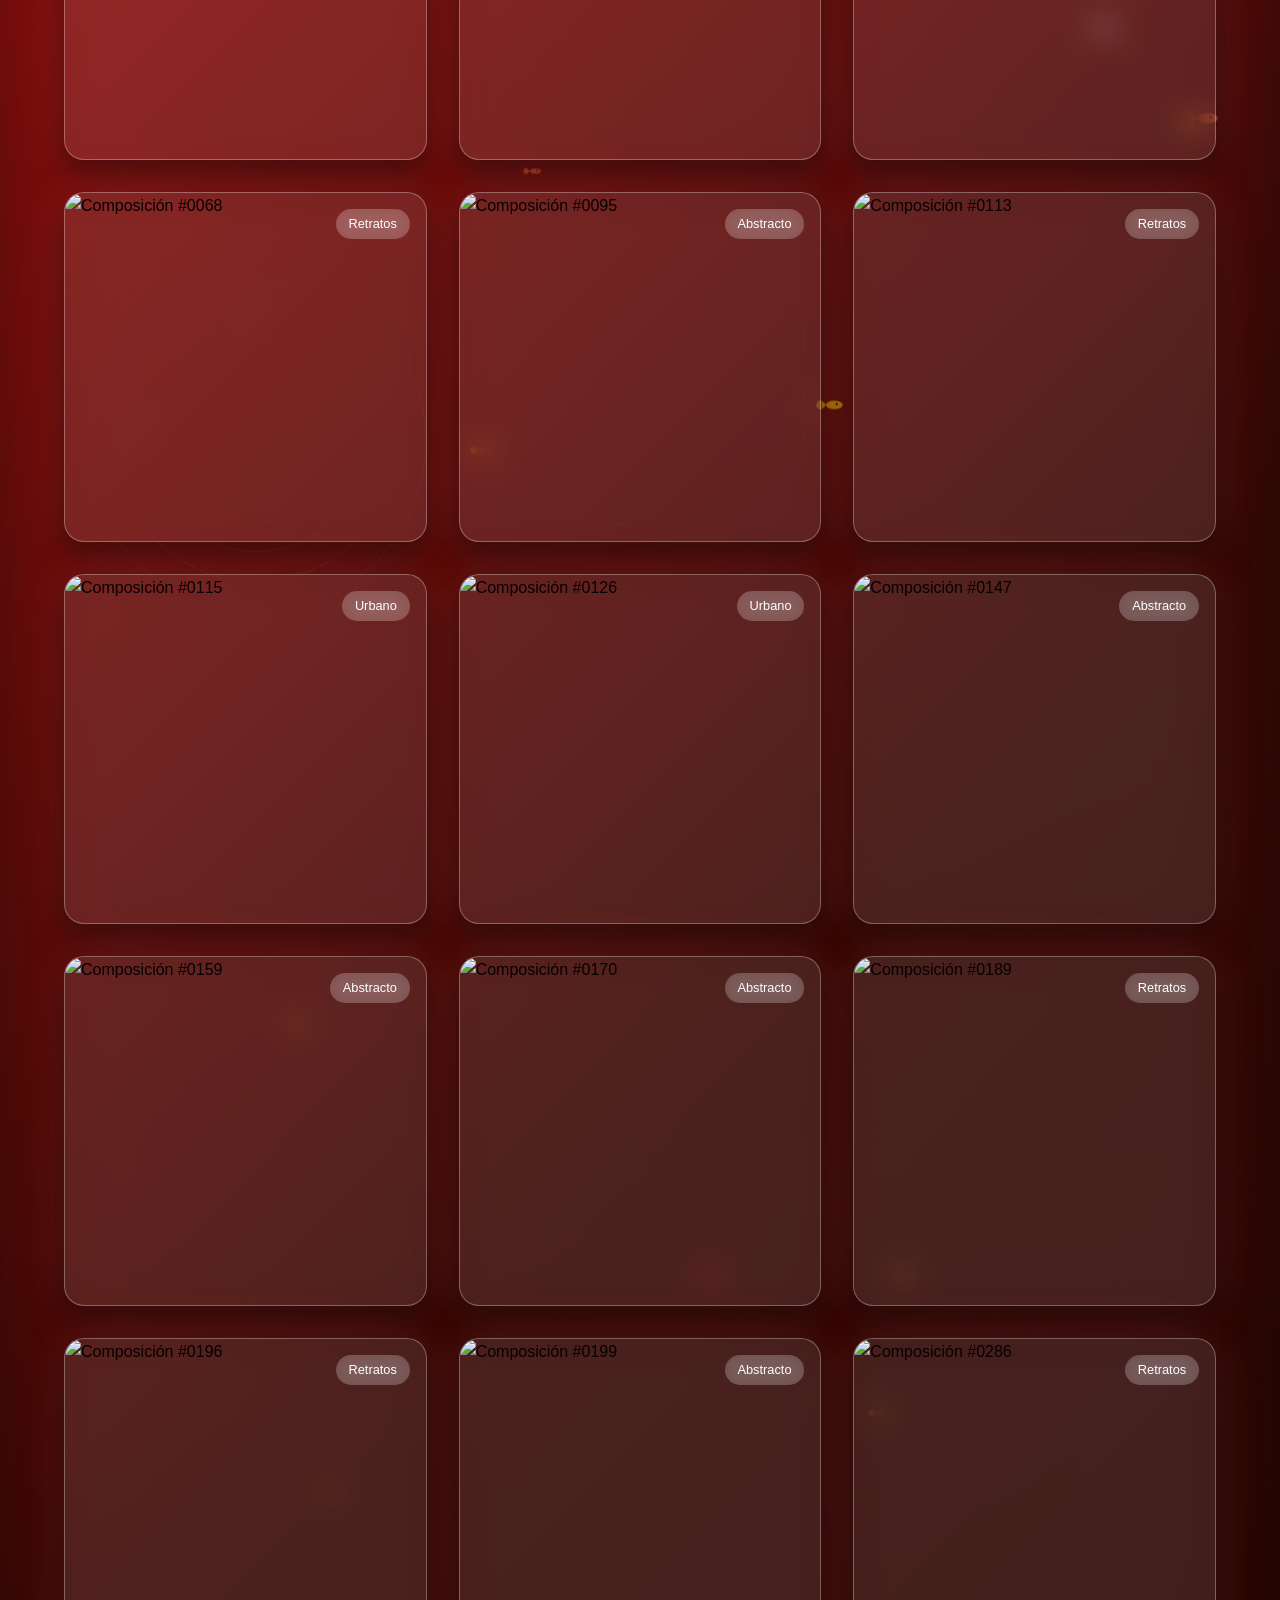
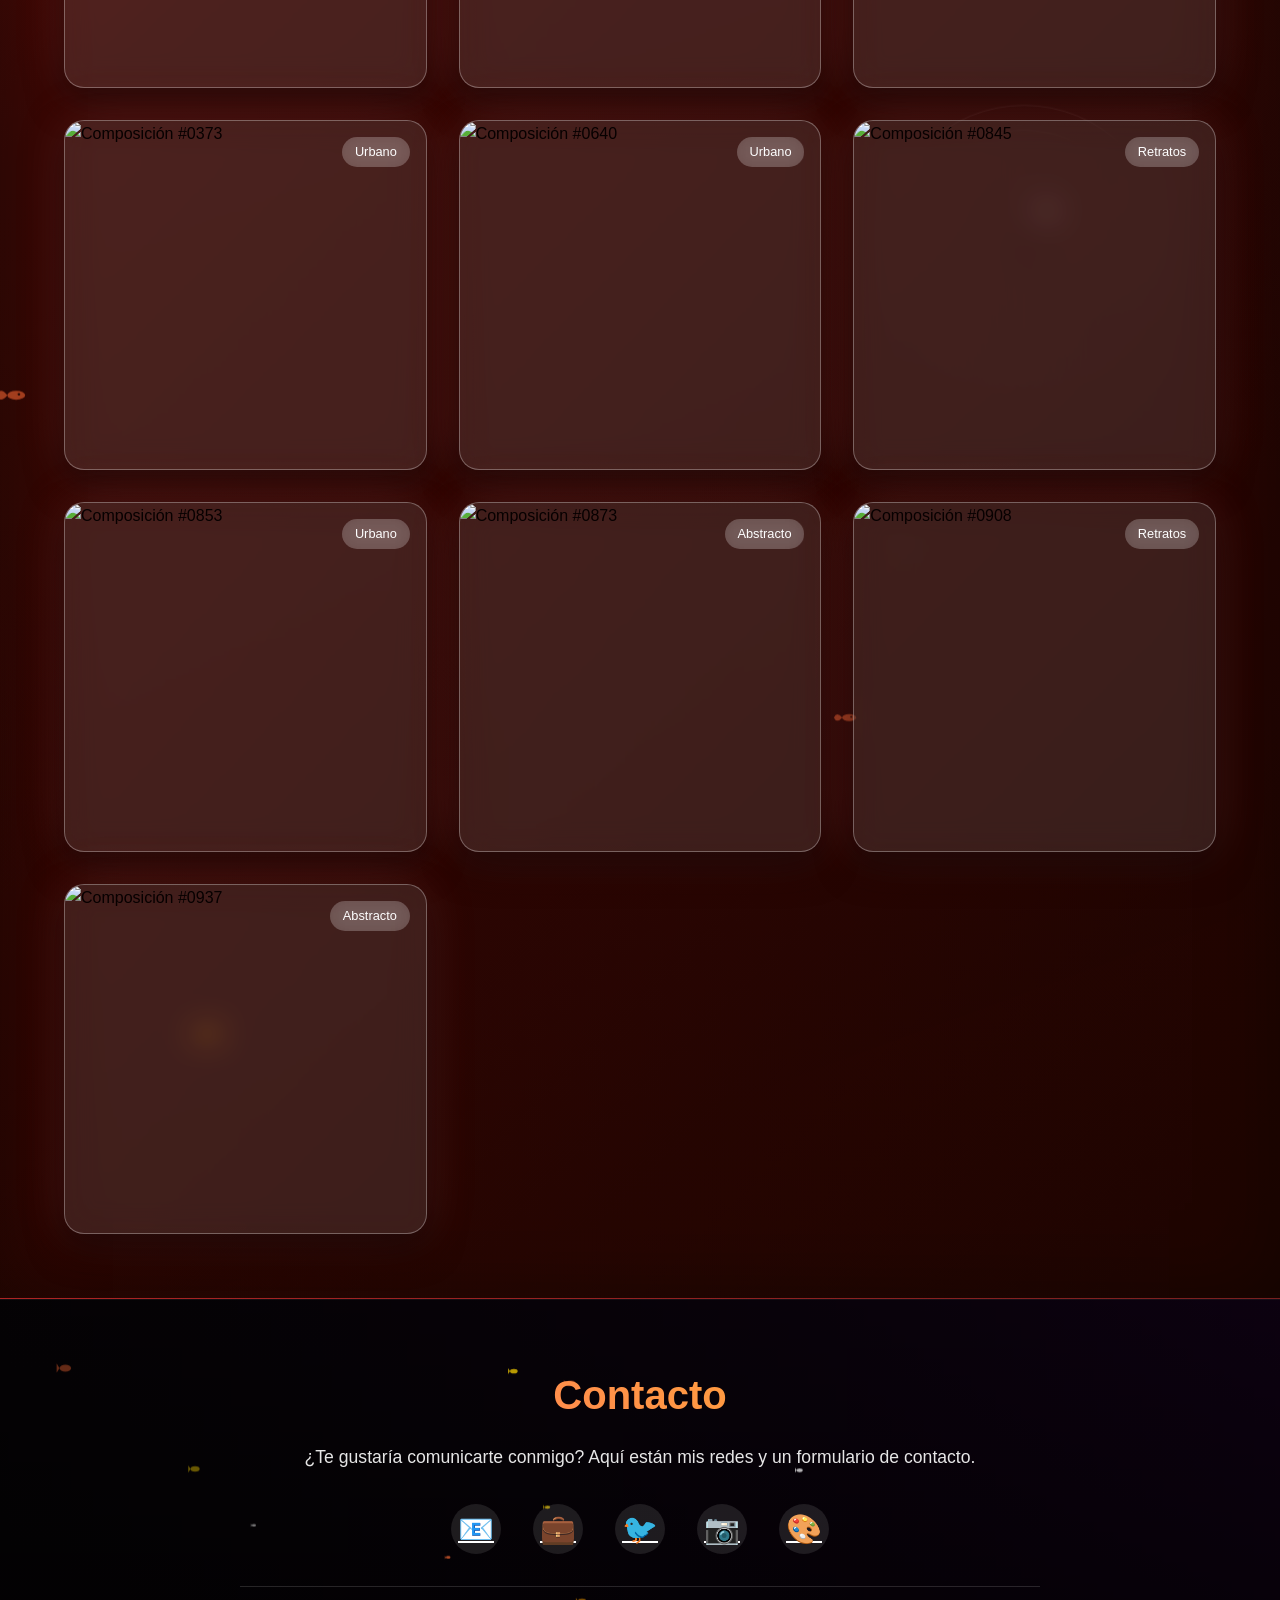
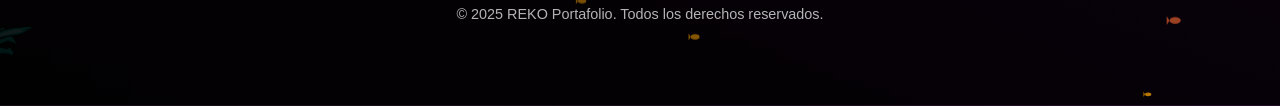
==== commit e05048a6: "Update Fotografias.html" ====
--- a/Fotografias.html
+++ b/Fotografias.html
@@ -1118,11 +1118,11 @@
 
   <!-- Sidebar móvil MEJORADO -->
   <div class="sidebar" id="sidebar">
-    <button class="close-sidebar" onclick="toggleMenu()">✕</button>
     <div class="logo">
       <img src="imagen/responsive 2@72x.png" alt="Logo">
       <span></span>
     </div>
+    <button class="close-sidebar" onclick="toggleMenu()">✕</button>
     <ul>
       <li><a href="index.html" onclick="toggleMenu()">🏠 Inicio</a></li>
       <li><a href="publicidad.html" onclick="toggleMenu()">📢 Publicidad</a></li>
@@ -1679,4 +1679,4 @@
     });
   </script>
 </body>
-</html>+</html>
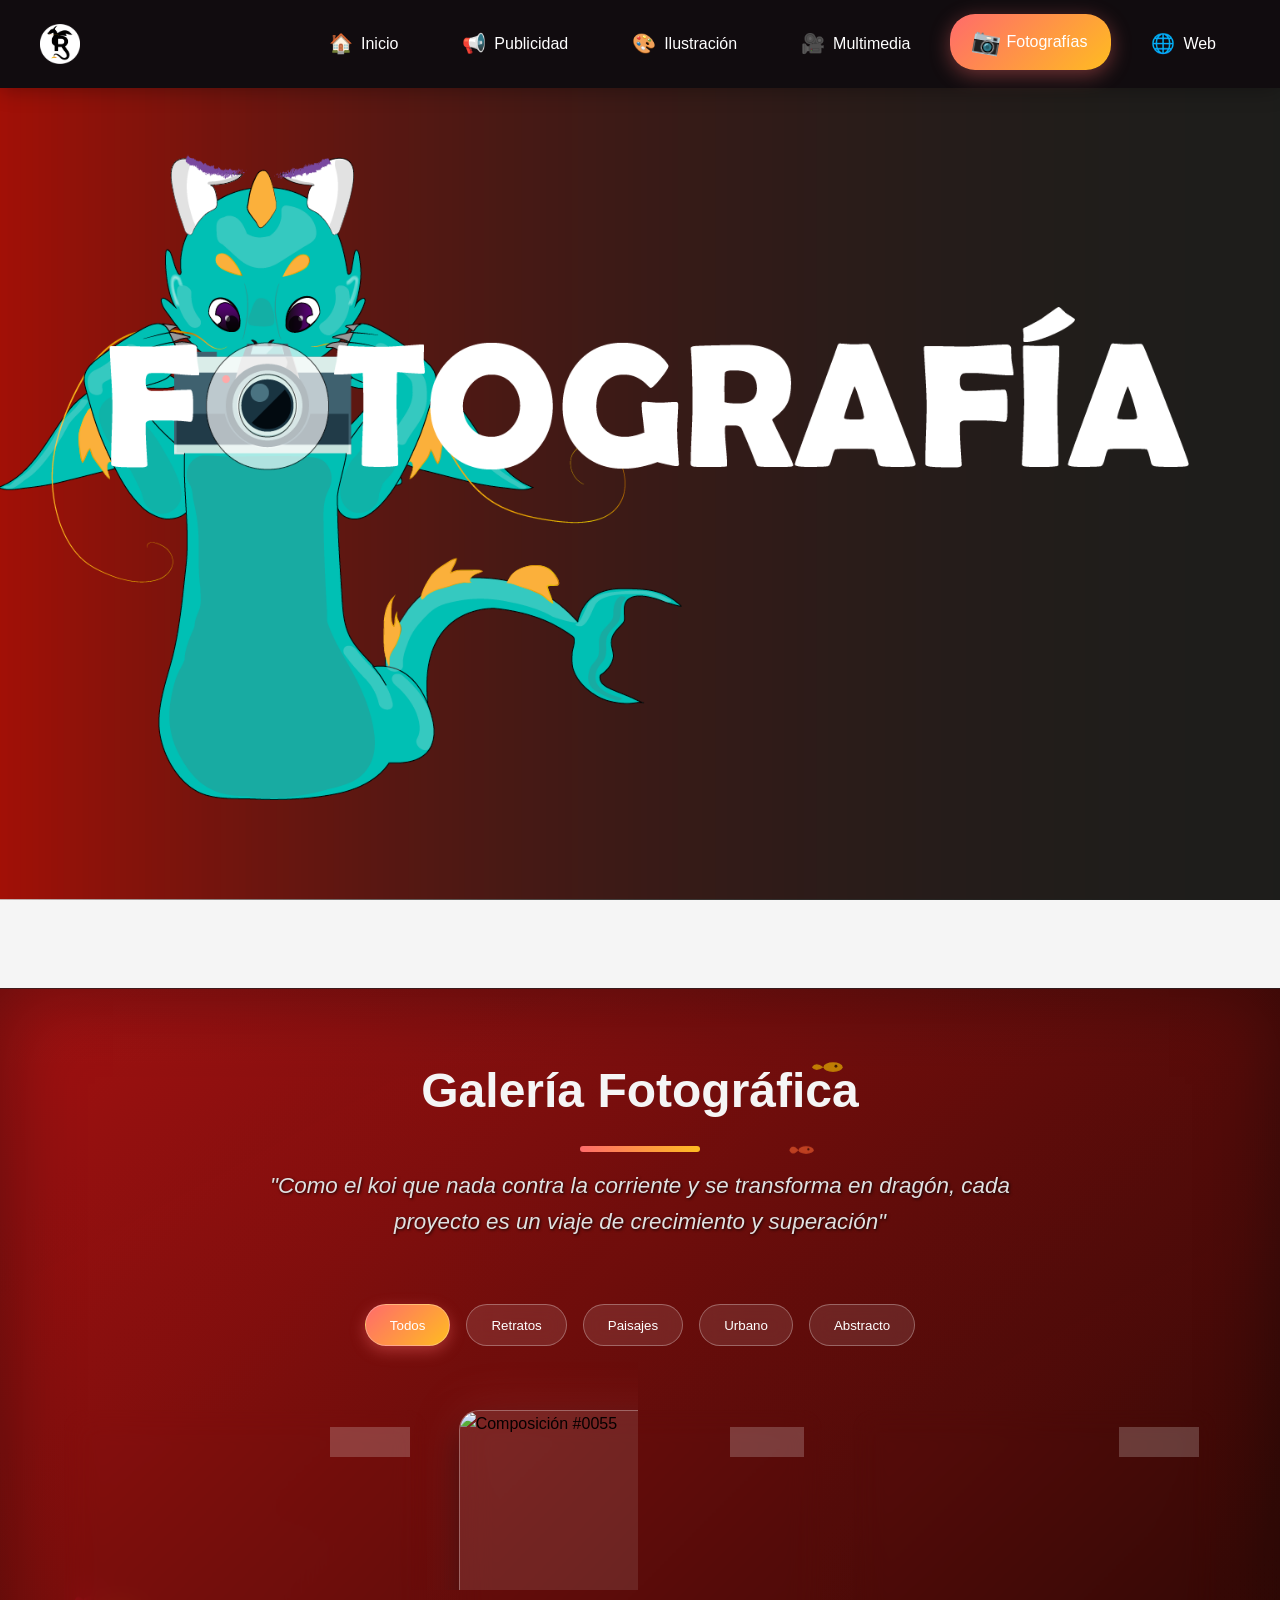
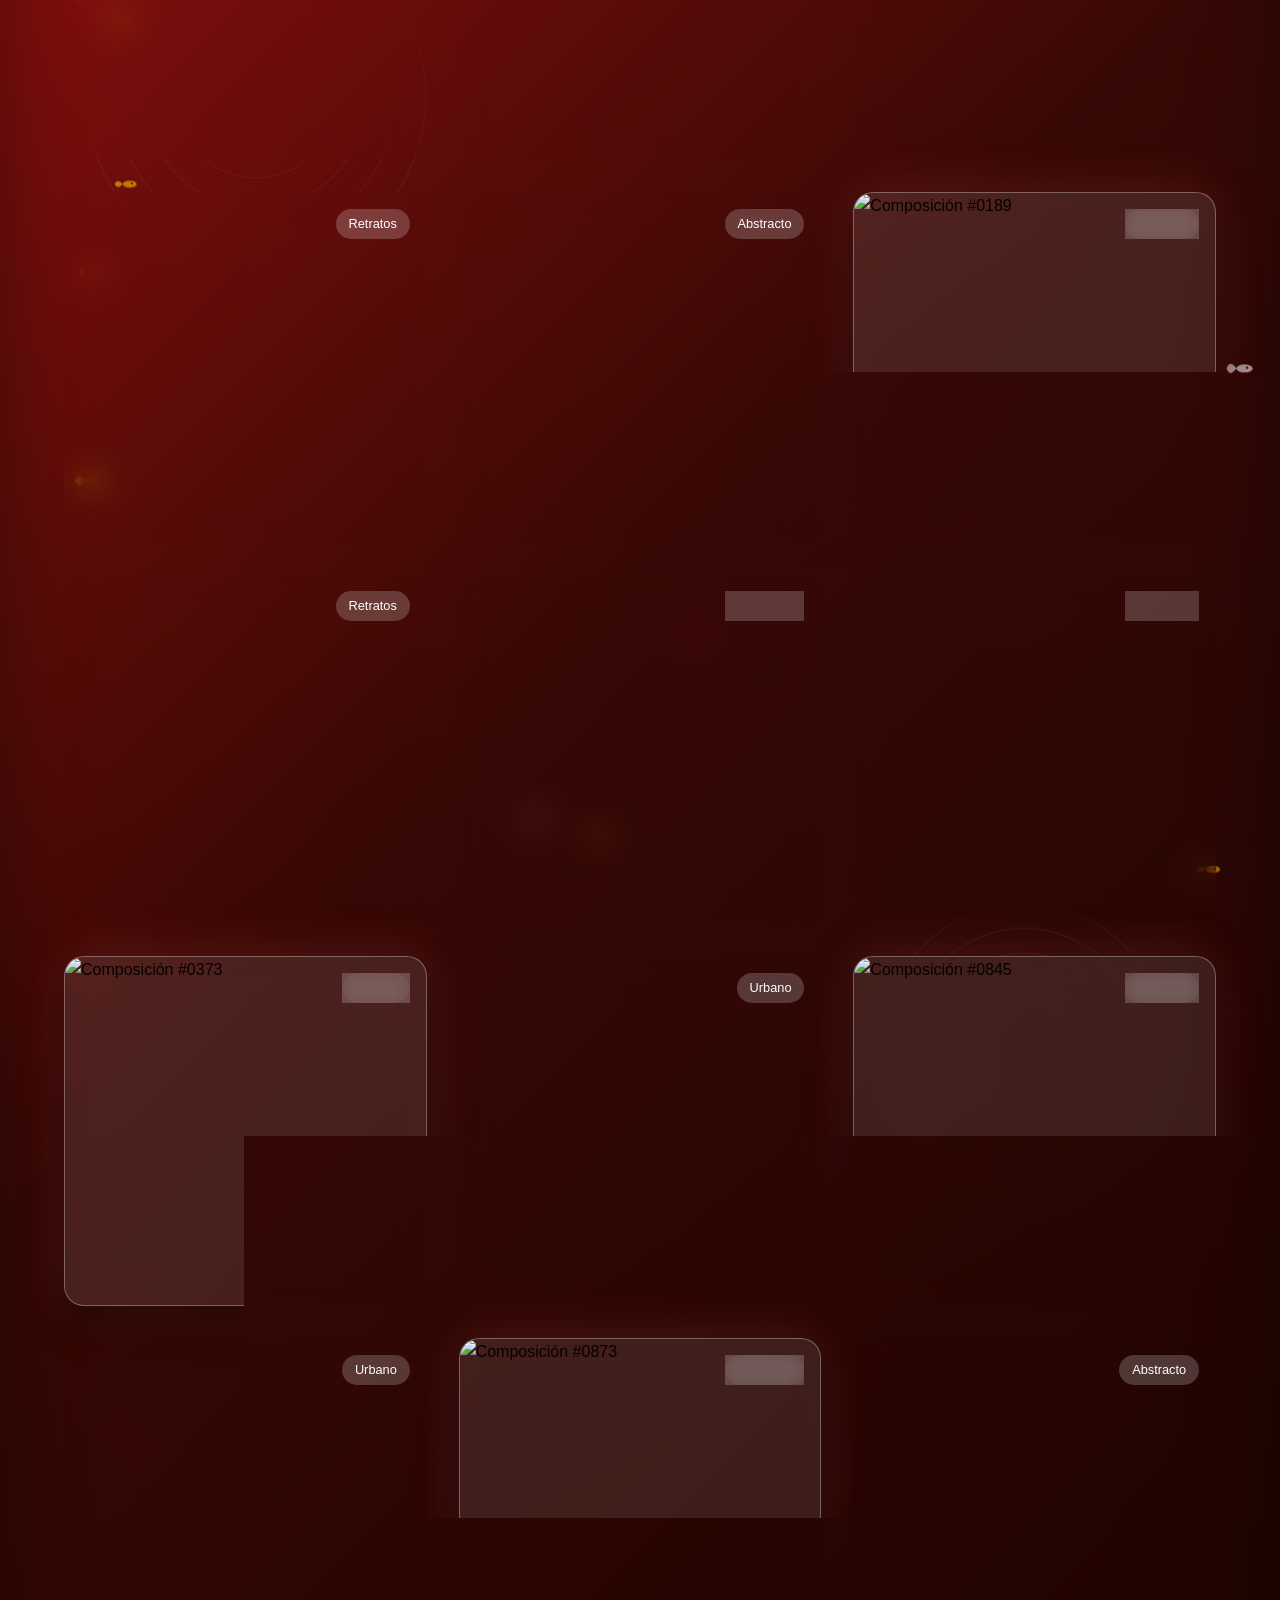
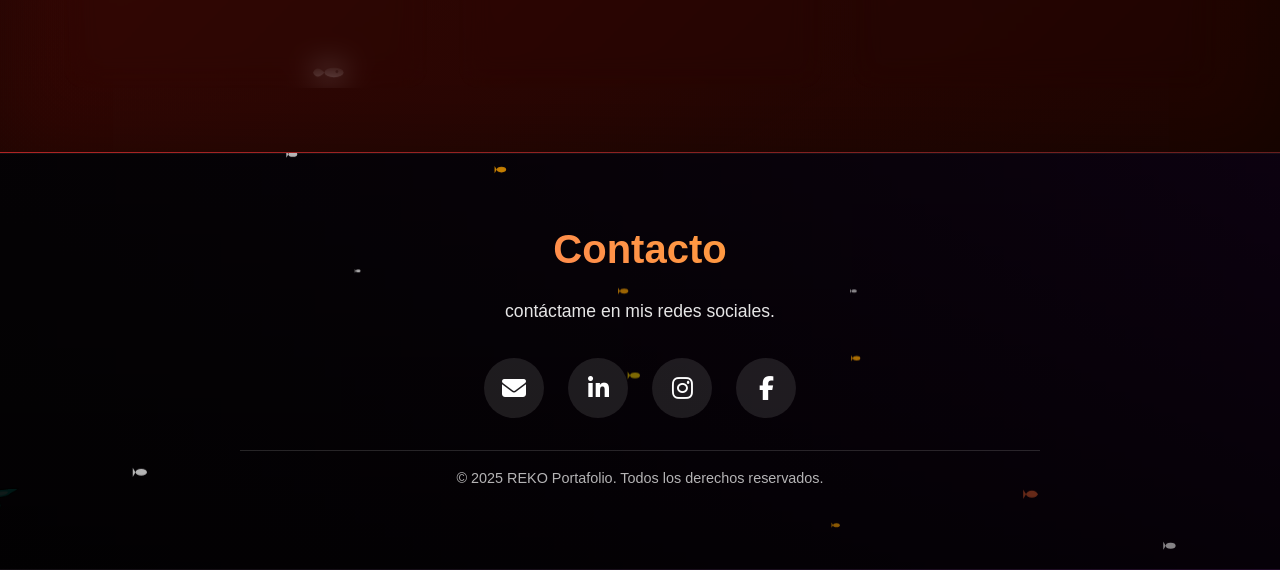
==== commit fc2f52e7: "🚀 COMPLETE REDESIGN: New portfolio 2025" ====
--- a/Fotografias.html
+++ b/Fotografias.html
@@ -5,7 +5,7 @@
   <meta name="viewport" content="width=device-width, initial-scale=1.0">
   <title>Fotografías - REKO</title>
   <link rel="icon" href="imagen/responsive 2@72x.png" type="image/png">
-  
+  <link rel="stylesheet" href="https://cdnjs.cloudflare.com/ajax/libs/font-awesome/6.4.0/css/all.min.css">
   <style>
     /* Variables de colores y estilos para coincidir con el index */
 :root {
@@ -162,6 +162,9 @@
 nav ul li:nth-child(5) a::before {
   content: '📷';
 }
+nav ul li:nth-child(6) a::before {
+      content: '🌐';
+    }
 
 /* Efecto de fondo animado */
 nav ul li a::after {
@@ -782,59 +785,133 @@
   margin-right: auto;
 }
 
+/* Estilos para los logos de redes sociales */
 .social-links {
-  display: flex;
-  justify-content: center;
-  gap: var(--spacing-md);
-  margin: var(--spacing-md) 0;
-  flex-wrap: wrap;
+    display: flex;
+    justify-content: center;
+    gap: 1.5rem;
+    margin: var(--spacing-md) 0;
+    flex-wrap: wrap;
+    align-items: center;
 }
 
 .social-links a {
-  color: var(--light-text);
-  font-size: 1.8rem;
-  transition: var(--transition);
-  padding: 10px;
-  border-radius: 50%;
-  background: rgba(255, 255, 255, 0.1);
-  width: 50px;
-  height: 50px;
-  display: flex;
-  align-items: center;
-  justify-content: center;
-  animation: float 4s ease-in-out infinite;
-  position: relative;
-  overflow: hidden;
-  -webkit-tap-highlight-color: transparent;
+    color: var(--light-text);
+    font-size: 1.5rem;
+    transition: var(--transition);
+    padding: 12px;
+    border-radius: 50%;
+    background: rgba(255, 255, 255, 0.1);
+    width: 60px;
+    height: 60px;
+    display: flex;
+    align-items: center;
+    justify-content: center;
+    animation: float 4s ease-in-out infinite;
+    position: relative;
+    overflow: hidden;
+    -webkit-tap-highlight-color: transparent;
+    text-decoration: none;
 }
 
 .social-links a:nth-child(2) { animation-delay: 0.2s; }
 .social-links a:nth-child(3) { animation-delay: 0.4s; }
 .social-links a:nth-child(4) { animation-delay: 0.6s; }
-.social-links a:nth-child(5) { animation-delay: 0.8s; }
 
 .social-links a::before {
-  content: '';
-  position: absolute;
-  top: 0;
-  left: -100%;
-  width: 100%;
-  height: 100%;
-  background: linear-gradient(90deg, transparent, rgba(255,255,255,0.3), transparent);
-  transition: left 0.5s;
+    content: '';
+    position: absolute;
+    top: 0;
+    left: -100%;
+    width: 100%;
+    height: 100%;
+    background: linear-gradient(90deg, transparent, rgba(255,255,255,0.3), transparent);
+    transition: left 0.5s;
 }
 
 .social-links a:hover::before {
-  left: 100%;
+    left: 100%;
+}
+
+/* Colores específicos para cada red social al hacer hover */
+.social-email:hover {
+    background: #ea4335;
+    color: white;
+}
+
+.social-linkedin:hover {
+    background: #0077b5;
+    color: white;
+}
+
+.social-instagram:hover {
+    background: linear-gradient(45deg, #f09433, #e6683c, #dc2743, #cc2366, #bc1888);
+    color: white;
+}
+
+.social-facebook:hover {
+    background: #1877f2;
+    color: white;
 }
 
 .social-links a:hover {
-  color: var(--accent-color);
-  background: rgba(255, 255, 255, 0.2);
-  transform: translateY(-5px) scale(1.1);
-  box-shadow: 0 5px 15px rgba(255,107,107,0.4);
-}
-
+    transform: translateY(-5px) scale(1.1);
+    box-shadow: 0 5px 15px rgba(255,107,107,0.4);
+}
+
+/* Texto de las redes sociales */
+.social-text {
+    position: absolute;
+    bottom: -40px;
+    left: 50%;
+    transform: translateX(-50%);
+    font-size: 0.8rem;
+    background: rgba(0, 0, 0, 0.8);
+    padding: 0.4rem 0.8rem;
+    border-radius: 4px;
+    opacity: 0;
+    transition: all 0.3s ease;
+    white-space: nowrap;
+    pointer-events: none;
+    color: white;
+    font-weight: 500;
+}
+
+.social-links a:hover .social-text {
+    opacity: 1;
+    bottom: -50px;
+}
+
+/* Para el enlace de email que tiene texto largo */
+.social-email .social-text {
+    width: max-content;
+    max-width: 200px;
+    white-space: normal;
+    text-align: center;
+    line-height: 1.3;
+}
+
+/* Responsive para móviles */
+@media (max-width: 768px) {
+    .social-links {
+        gap: 1rem;
+    }
+    
+    .social-links a {
+        width: 50px;
+        height: 50px;
+        font-size: 1.3rem;
+    }
+    
+    .social-text {
+        font-size: 0.7rem;
+        padding: 0.3rem 0.6rem;
+    }
+    
+    .social-links a:hover .social-text {
+        bottom: -45px;
+    }
+}
 .copyright {
   margin-top: var(--spacing-md);
   opacity: 0.7;
@@ -1111,6 +1188,7 @@
           <li><a href="ilustracion.html">Ilustración</a></li>
           <li><a href="multimedia.html">Multimedia</a></li>
           <li><a href="Fotografias.html" class="active">Fotografías</a></li>
+          <li><a href="web.html">Web</a></li>      
         </ul>
       </nav>
     </div>
@@ -1129,6 +1207,7 @@
       <li><a href="ilustracion.html" onclick="toggleMenu()">🎨 Ilustración</a></li>
       <li><a href="multimedia.html" onclick="toggleMenu()">🎥 Multimedia</a></li>
       <li><a href="Fotografias.html" onclick="toggleMenu()" class="active">📷 Fotografías</a></li>
+      <li><a href="web.html" onclick="toggleMenu()">🌐 Web</a></li>
     </ul>
     
     <!-- Información adicional en sidebar -->
@@ -1181,24 +1260,35 @@
   </div>
 
   <!-- Footer -->
+  <!-- Footer -->
   <footer>
     <canvas id="footer-canvas" class="footer-particles"></canvas>
     <div class="footer-content">
-      <h2>Contacto</h2>
-      <p>¿Te gustaría comunicarte conmigo? Aquí están mis redes y un formulario de contacto.</p>
+        <h2>Contacto</h2>
+        <p>contáctame en mis redes sociales.</p>
     
-      <div class="social-links">
-        <a href="#" title="Email">📧</a>
-        <a href="#" title="LinkedIn">💼</a>
-        <a href="#" title="Twitter">🐦</a>
-        <a href="#" title="Instagram">📷</a>
-        <a href="#" title="Behance">🎨</a>
-      </div>
-      
-      <p class="copyright">© 2025 REKO Portafolio. Todos los derechos reservados.</p>
+        <div class="social-links">
+            <a href="mailto:reyesrebeca599@gmail.com" title="Email" class="social-email">
+                <i class="fas fa-envelope"></i>
+                <span class="social-text">reyesrebeca599@gmail.com</span>
+            </a>
+            <a href="#" title="LinkedIn" class="social-linkedin">
+                <i class="fab fa-linkedin-in"></i>
+                <span class="social-text">LinkedIn</span>
+            </a>
+            <a href="https://www.instagram.com/rebe8047/" title="Instagram" class="social-instagram">
+                <i class="fab fa-instagram"></i>
+                <span class="social-text">@rebe8047</span>
+            </a>
+            <a href="https://www.facebook.com/share/179HkoPbXb/?mibextid=wwXIfr" title="Facebook" class="social-facebook">
+                <i class="fab fa-facebook-f"></i>
+                <span class="social-text">Facebook</span>
+            </a>
+        </div>
+        
+        <p class="copyright">© 2025 REKO Portafolio. Todos los derechos reservados.</p>
     </div>
-  </footer>
-
+</footer>
   <script>
     // Función para toggle del menú
     function toggleMenu() {
@@ -1261,19 +1351,19 @@
       // Datos de las fotografías
       const fotos = [
         { src: "imagen/DSC_0023.JPG", title: "Composición #0023", description: "Fotografía artística con enfoque en detalles y texturas", category: "abstracto" },
-        { src: "imagen/DSC_0024.JPG", title: "Composición #0024", description: "Captura que explora la relación entre luz y sombra", category: "abstracto" },
+        //{ src: "imagen/DSC_0024.JPG", title: "Composición #0024", description: "Captura que explora la relación entre luz y sombra", category: "abstracto" },
         //{ src: "imagen/DSC_0035.JPG", title: "Composición #0035", description: "Perspectiva única con elementos arquitectónicos", category: "urbano" },
         { src: "imagen/DSC_0055.JPG", title: "Composición #0055", description: "Juego de colores y formas en ambiente natural", category: "paisajes" },
-        { src: "imagen/DSC_0068.JPG", title: "Composición #0068", description: "Captura de movimiento y dinamismo visual", category: "retratos" },
+        //{ src: "imagen/DSC_0068.JPG", title: "Composición #0068", description: "Captura de movimiento y dinamismo visual", category: "retratos" },
         { src: "imagen/DSC_0095.JPG", title: "Composición #0095", description: "Enfoque minimalista con espacios negativos", category: "abstracto" },
         //{ src: "imagen/DSC_0096.JPG", title: "Composición #0096", description: "Detalles macro con texturas interesantes", category: "abstracto" },
         { src: "imagen/DSC_0113.JPG", title: "Composición #0113", description: "Retrato ambiental con narrativa visual", category: "retratos" },
-        { src: "imagen/DSC_0115.JPG", title: "Composición #0115", description: "Composición geométrica con líneas definidas", category: "urbano" },
+        //{ src: "imagen/DSC_0115.JPG", title: "Composición #0115", description: "Composición geométrica con líneas definidas", category: "urbano" },
         //{ src: "imagen/DSC_0119.JPG", title: "Composición #0119", description: "Captura espontánea con emociones genuinas", category: "retratos" },
-        { src: "imagen/DSC_0126.JPG", title: "Composición #0126", description: "Paisaje urbano con perspectiva interesante", category: "urbano" },
-        { src: "imagen/DSC_0147.JPG", title: "Composición #0147", description: "Juego de luces y reflejos creativos", category: "abstracto" },
+        //{ src: "imagen/DSC_0126.JPG", title: "Composición #0126", description: "Paisaje urbano con perspectiva interesante", category: "urbano" },
+        //{ src: "imagen/DSC_0147.JPG", title: "Composición #0147", description: "Juego de luces y reflejos creativos", category: "abstracto" },
         //{ src: "imagen/DSC_0158.JPG", title: "Composición #0158", description: "Retrato con iluminación dramática", category: "retratos" },
-        { src: "imagen/DSC_0159.JPG", title: "Composición #0159", description: "Composición abstracta con formas orgánicas", category: "abstracto" },
+        //{ src: "imagen/DSC_0159.JPG", title: "Composición #0159", description: "Composición abstracta con formas orgánicas", category: "abstracto" },
         //{ src: "imagen/DSC_0163.JPG", title: "Composición #0163", description: "Captura de ambiente con atmósfera única", category: "paisajes" },
         { src: "imagen/DSC_0170.JPG", title: "Composición #0170", description: "Fotografía conceptual con narrativa visual", category: "abstracto" },
         //{ src: "imagen/DSC_0171.JPG", title: "Composición #0171", description: "Perspectiva aérea con patrones interesantes", category: "paisajes" },
@@ -1297,7 +1387,7 @@
         //{ src: "imagen/DSC_0882.JPG", title: "Composición #0882", description: "Composición con líneas conductoras", category: "abstracto" },
         //{ src: "imagen/DSC_0902.JPG", title: "Composición #0902", description: "Retrato ambiental narrativo", category: "retratos" },
         //{ src: "imagen/DSC_0906.JPG", title: "Composición #0906", description: "Paisaje con profundidad de campo", category: "paisajes" },
-        { src: "imagen/DSC_0908.JPG", title: "Composición #0908", description: "Captura de movimiento creativo", category: "retratos" },
+        //{ src: "imagen/DSC_0908.JPG", title: "Composición #0908", description: "Captura de movimiento creativo", category: "retratos" },
         { src: "imagen/DSC_0937.JPG", title: "Composición #0937", description: "Composición final de la serie", category: "abstracto" }
       ];
       
@@ -1679,4 +1769,4 @@
     });
   </script>
 </body>
-</html>
+</html>
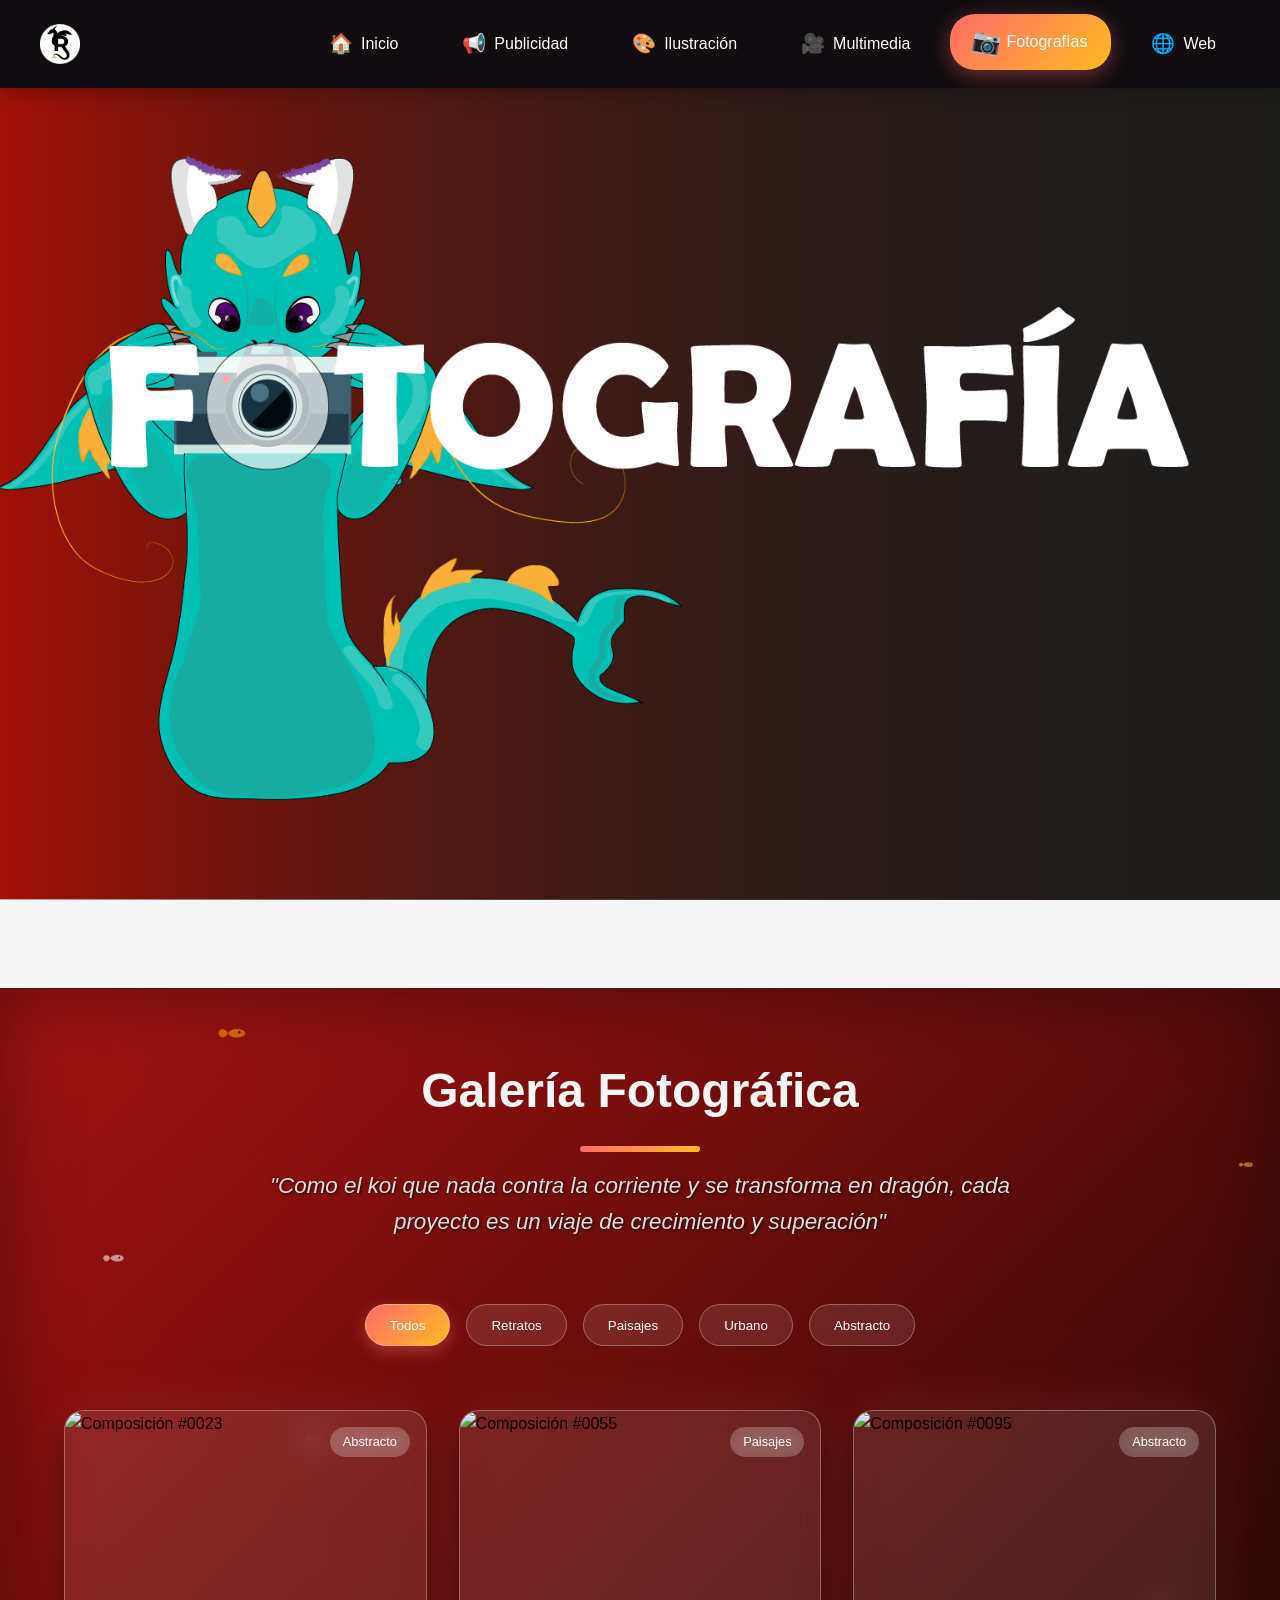
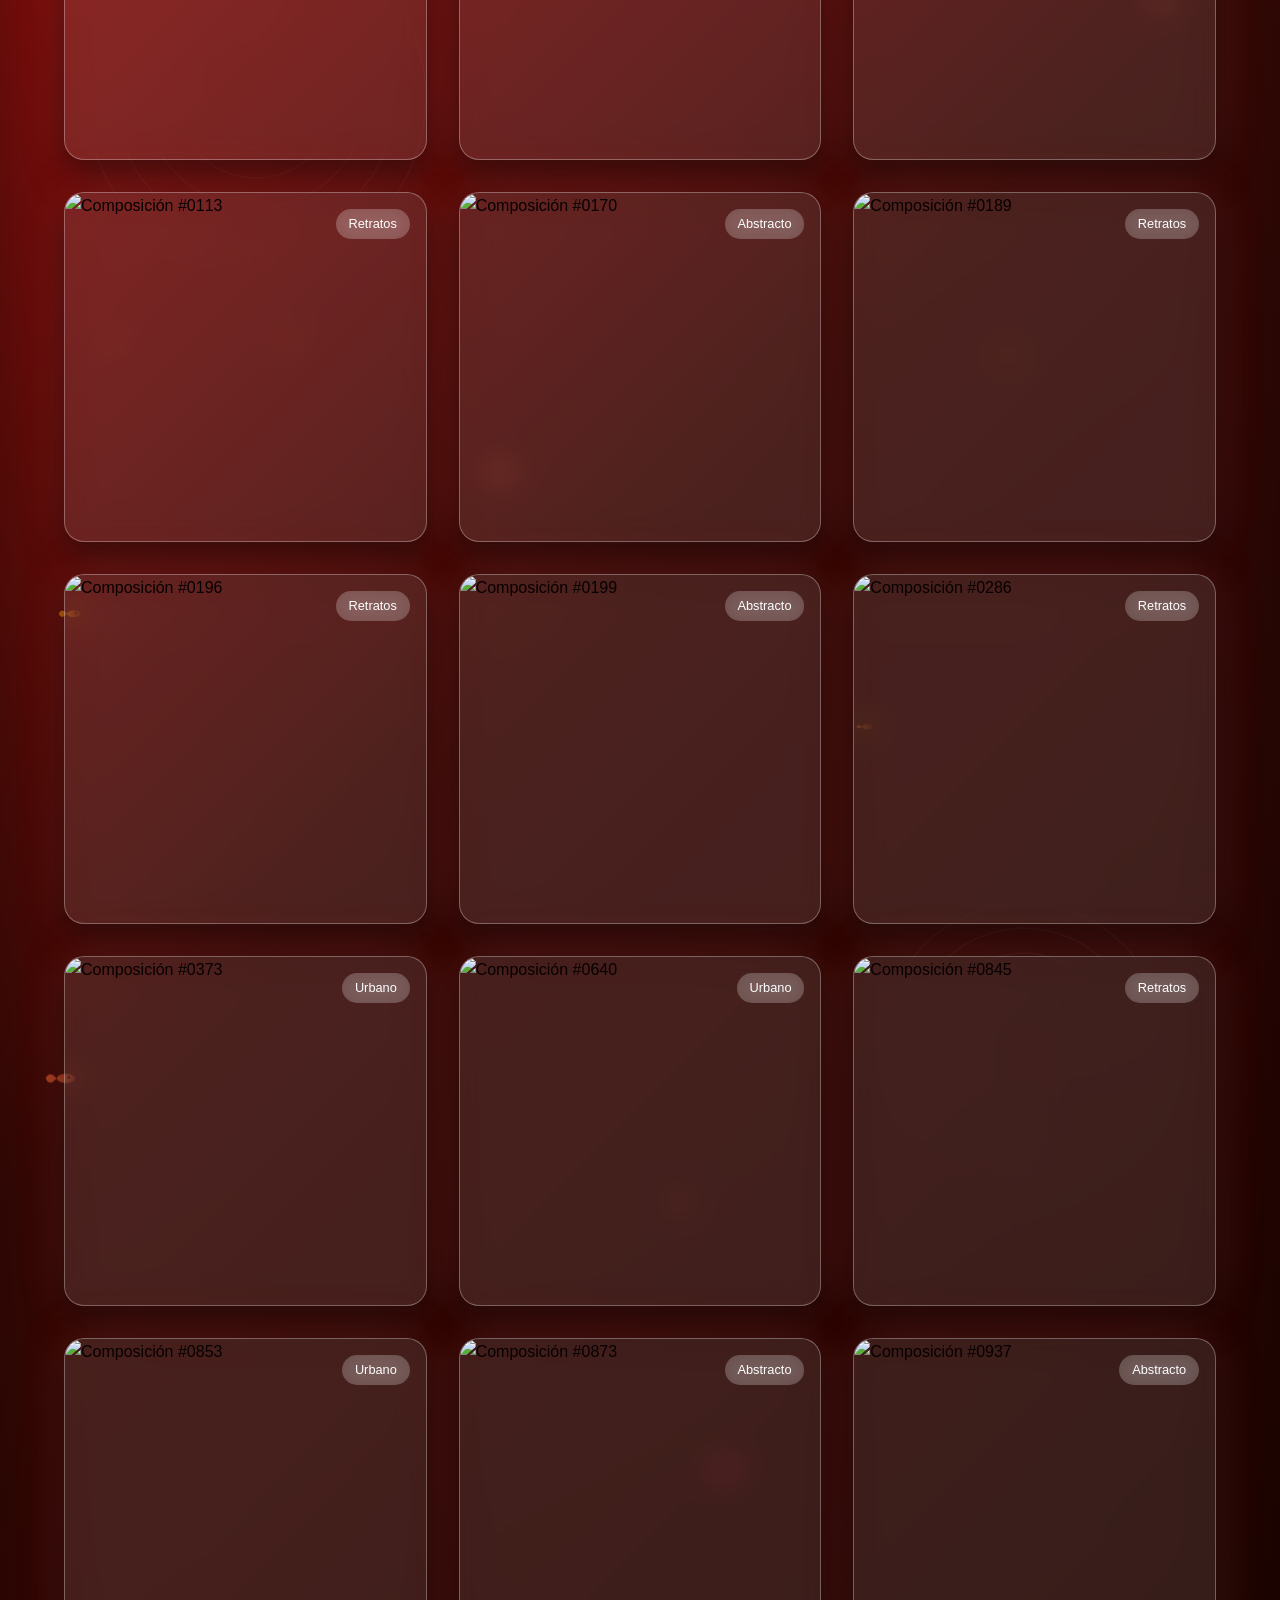
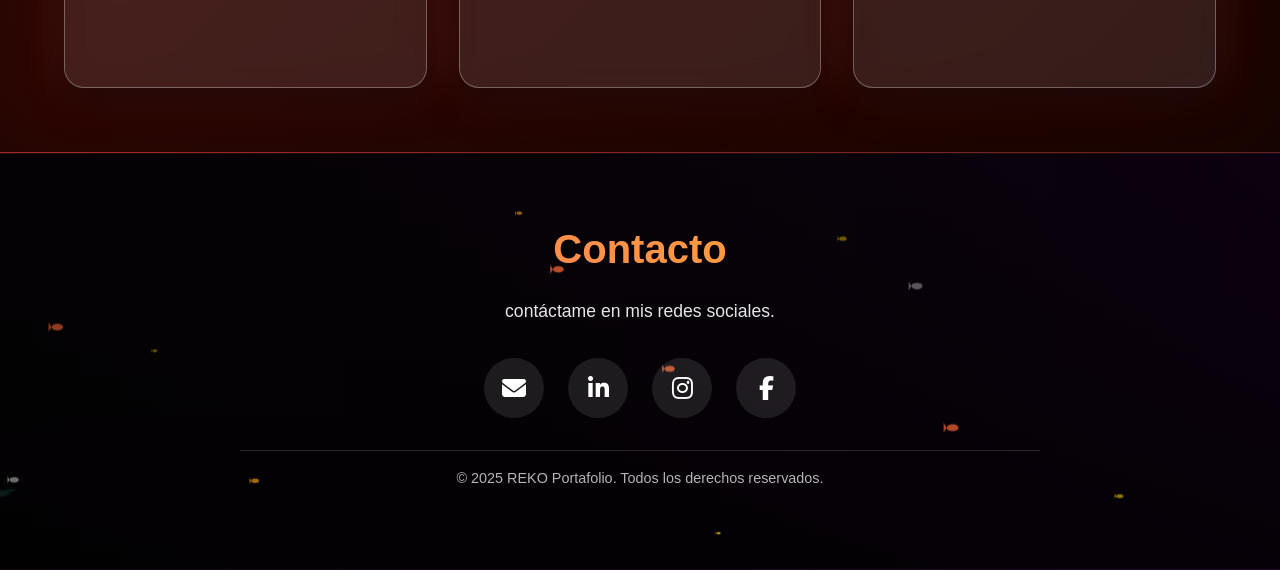
==== commit 59357b2f: "Actualización: mejora en páginas HTML y adición de PDF" ====
--- a/Fotografias.html
+++ b/Fotografias.html
@@ -707,11 +707,12 @@
 }
 
 /* Botón para volver arriba */
+
 .back-to-top {
   position: fixed;
-  bottom: 2rem;
-  right: 2rem;
-  background-color: var(--accent-color);
+  bottom: 5rem !important;  /* CAMBIADO: de 4rem a 6rem */
+  right: 1.3rem;
+  background-color: #970c0c;
   color: white;
   width: 50px;
   height: 50px;
@@ -1056,7 +1057,7 @@
   /* Botón volver arriba en móvil */
   .back-to-top {
     bottom: 1rem;
-    right: 1rem;
+    right: 1.3rem;
     width: 45px;
     height: 45px;
     font-size: 1.2rem;
@@ -1160,9 +1161,27 @@
     -webkit-tap-highlight-color: transparent;
   }
 }
-  </style>
+</style>
+  <!-- === AQUÍ VA EL SCRIPT DEL CHAT BOT === -->
+  <script type="text/javascript">
+    (function(d, t) {
+        var v = d.createElement(t), s = d.getElementsByTagName(t)[0];
+        v.onload = function() {
+          window.voiceflow.chat.load({
+            verify: { projectID: '692988c1d526f7542832202f' },
+            url: 'https://general-runtime.voiceflow.com',
+            versionID: 'production',
+            voice: {
+              url: "https://runtime-api.voiceflow.com"
+            }
+          });
+        }
+        v.src = "https://cdn.voiceflow.com/widget-next/bundle.mjs"; v.type = "text/javascript"; s.parentNode.insertBefore(v, s);
+    })(document, 'script');
+  </script>
 </head>
 <body>
+
   <!-- Overlay para sidebar -->
   <div class="sidebar-overlay" id="sidebarOverlay" onclick="toggleMenu()"></div>
 
@@ -1767,6 +1786,12 @@
       initFooterParticles();
       initScrollEffects();
     });
+// === AQUÍ VA EL CONTROL DEL CHAT BOT ===
+document.getElementById('chat-toggle').addEventListener('click', function() {
+      if (window.voiceflow && window.voiceflow.chat) {
+        window.voiceflow.chat.open();
+      }
+    });
   </script>
-</body>
+</html>
 </html>
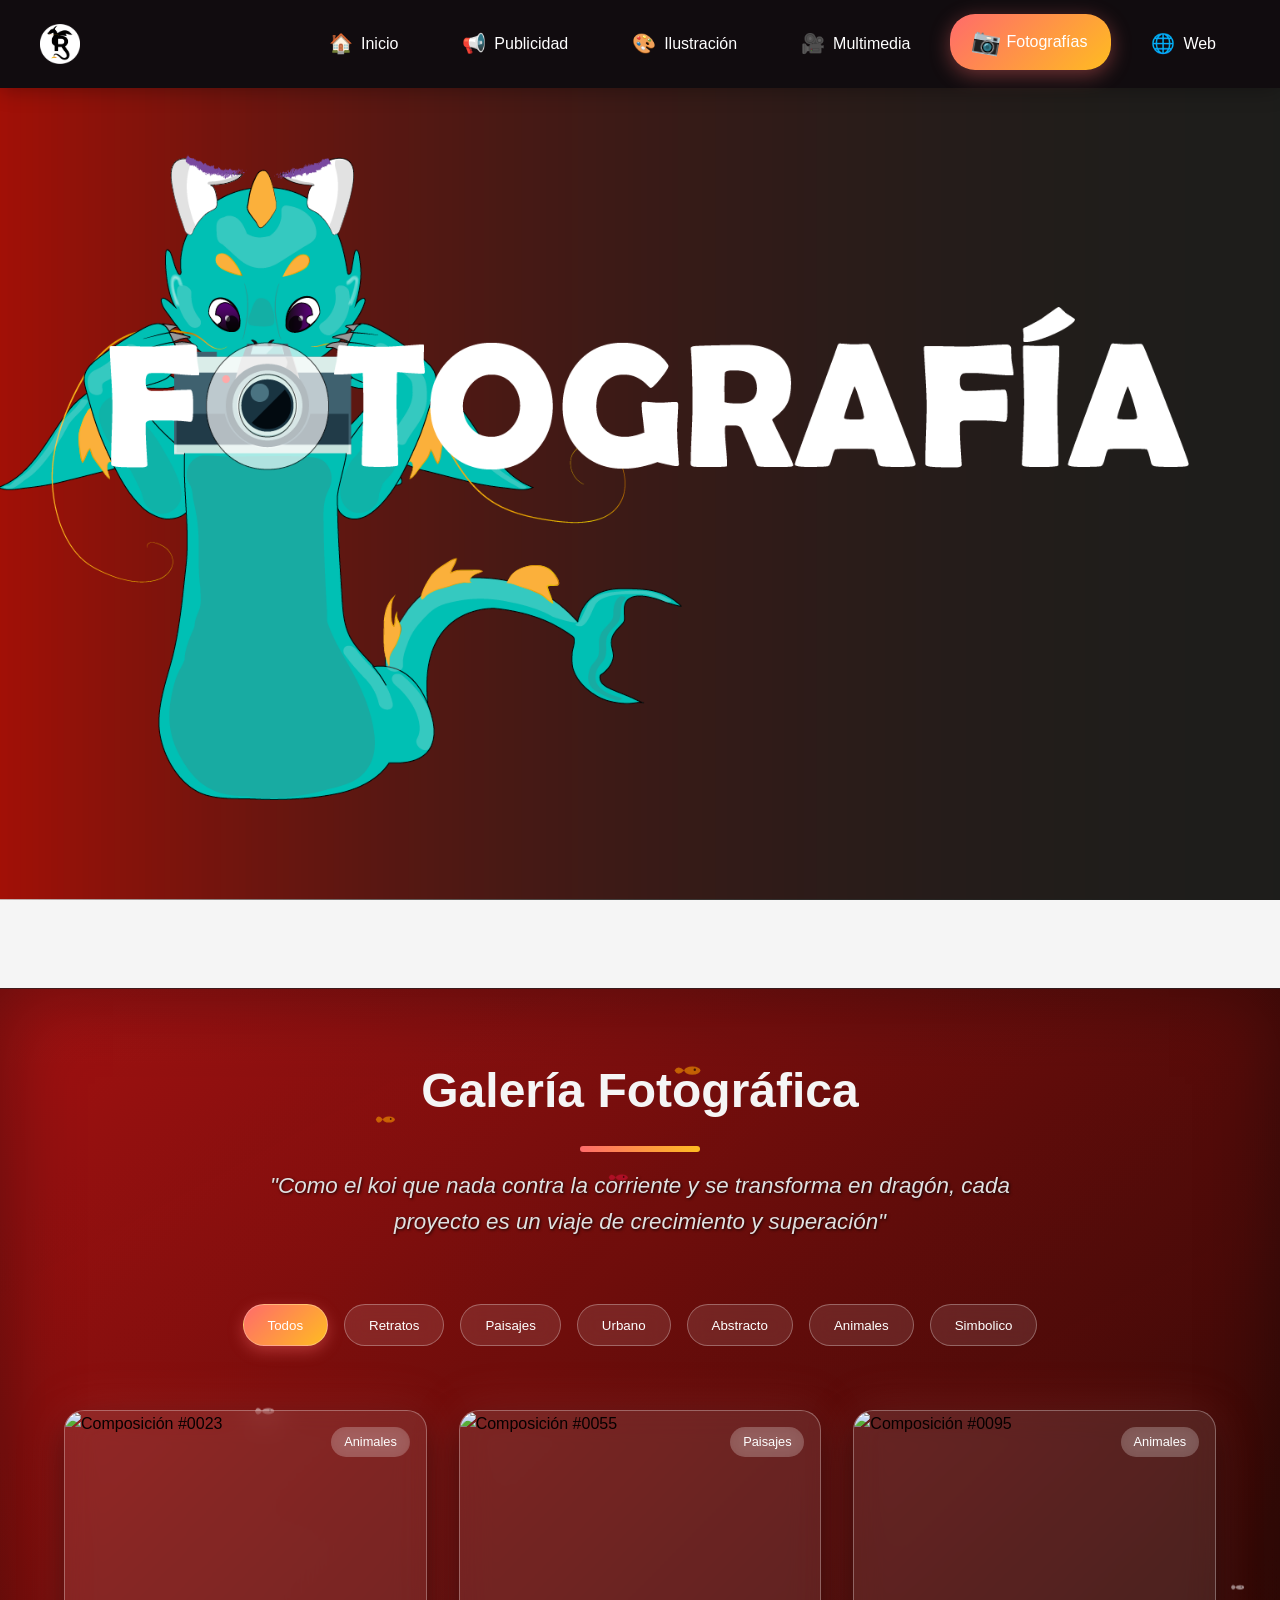
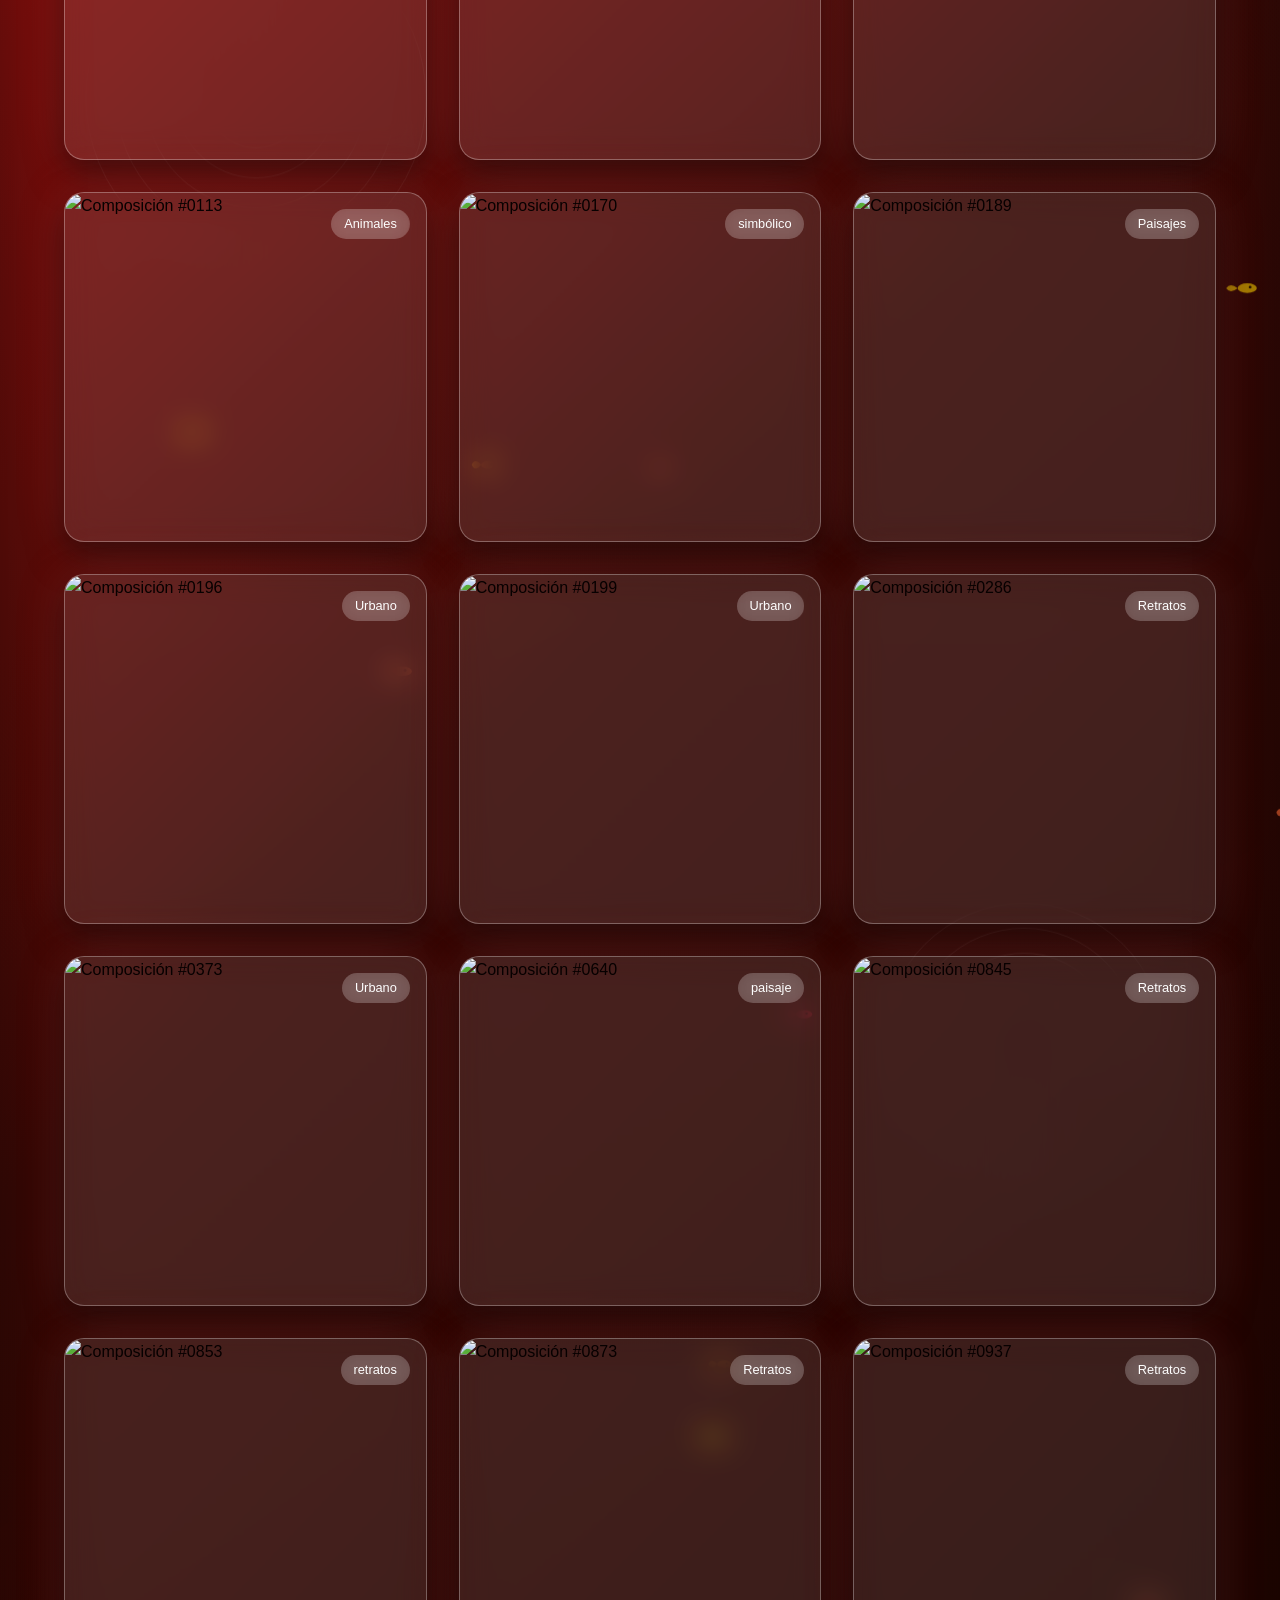
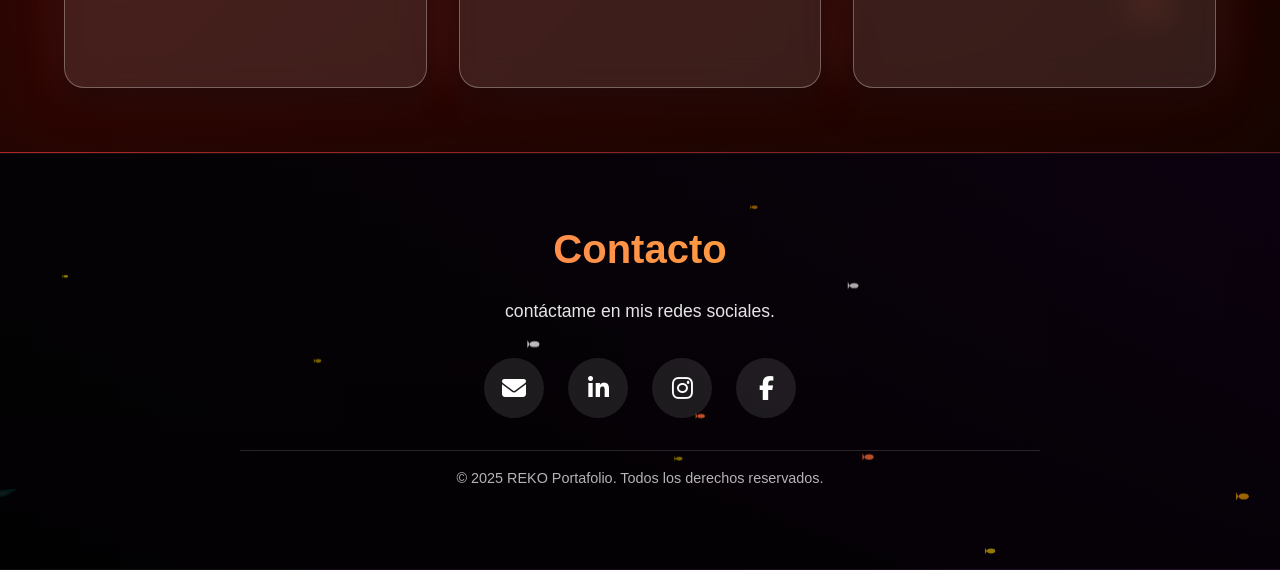
==== commit cbde9a47: "Update Fotografias.html" ====
--- a/Fotografias.html
+++ b/Fotografias.html
@@ -1261,6 +1261,8 @@
         <button class="category-filter" data-category="paisajes">Paisajes</button>
         <button class="category-filter" data-category="urbano">Urbano</button>
         <button class="category-filter" data-category="abstracto">Abstracto</button>
+        <button class="category-filter" data-category="animales">Animales</button>
+        <button class="category-filter" data-category="simbolico">Simbolico</button>
       </div>
       
       <!-- Galería 3D interactiva -->
@@ -1369,14 +1371,14 @@
       
       // Datos de las fotografías
       const fotos = [
-        { src: "imagen/DSC_0023.JPG", title: "Composición #0023", description: "Fotografía artística con enfoque en detalles y texturas", category: "abstracto" },
+        { src: "imagen/DSC_0023.JPG", title: "Composición #0023", description: "Fotografía de una majestuosa de ave", category: "animales" },
         //{ src: "imagen/DSC_0024.JPG", title: "Composición #0024", description: "Captura que explora la relación entre luz y sombra", category: "abstracto" },
         //{ src: "imagen/DSC_0035.JPG", title: "Composición #0035", description: "Perspectiva única con elementos arquitectónicos", category: "urbano" },
         { src: "imagen/DSC_0055.JPG", title: "Composición #0055", description: "Juego de colores y formas en ambiente natural", category: "paisajes" },
         //{ src: "imagen/DSC_0068.JPG", title: "Composición #0068", description: "Captura de movimiento y dinamismo visual", category: "retratos" },
-        { src: "imagen/DSC_0095.JPG", title: "Composición #0095", description: "Enfoque minimalista con espacios negativos", category: "abstracto" },
+        { src: "imagen/DSC_0095.JPG", title: "Composición #0095", description: "un bellontapiro", category: "animales" },
         //{ src: "imagen/DSC_0096.JPG", title: "Composición #0096", description: "Detalles macro con texturas interesantes", category: "abstracto" },
-        { src: "imagen/DSC_0113.JPG", title: "Composición #0113", description: "Retrato ambiental con narrativa visual", category: "retratos" },
+        { src: "imagen/DSC_0113.JPG", title: "Composición #0113", description: "un majestuoso reptile", category: "animales" },
         //{ src: "imagen/DSC_0115.JPG", title: "Composición #0115", description: "Composición geométrica con líneas definidas", category: "urbano" },
         //{ src: "imagen/DSC_0119.JPG", title: "Composición #0119", description: "Captura espontánea con emociones genuinas", category: "retratos" },
         //{ src: "imagen/DSC_0126.JPG", title: "Composición #0126", description: "Paisaje urbano con perspectiva interesante", category: "urbano" },
@@ -1384,30 +1386,30 @@
         //{ src: "imagen/DSC_0158.JPG", title: "Composición #0158", description: "Retrato con iluminación dramática", category: "retratos" },
         //{ src: "imagen/DSC_0159.JPG", title: "Composición #0159", description: "Composición abstracta con formas orgánicas", category: "abstracto" },
         //{ src: "imagen/DSC_0163.JPG", title: "Composición #0163", description: "Captura de ambiente con atmósfera única", category: "paisajes" },
-        { src: "imagen/DSC_0170.JPG", title: "Composición #0170", description: "Fotografía conceptual con narrativa visual", category: "abstracto" },
+        { src: "imagen/DSC_0170.JPG", title: "Composición #0170", description: "El Gigante de Cayalá es una obra escultórica", category: "simbólico" },
         //{ src: "imagen/DSC_0171.JPG", title: "Composición #0171", description: "Perspectiva aérea con patrones interesantes", category: "paisajes" },
         //{ src: "imagen/DSC_0174.JPG", title: "Composición #0174", description: "Detalle arquitectónico con precisión", category: "urbano" },
         //{ src: "imagen/DSC_0186.JPG", title: "Composición #0186", description: "Retrato ambiental con contexto narrativo", category: "retratos" },
         //{ src: "imagen/DSC_0188.JPG", title: "Composición #0188", description: "Composición simétrica con balance visual", category: "abstracto" },
-        { src: "imagen/DSC_0189.JPG", title: "Composición #0189", description: "Captura de momento decisivo", category: "retratos" },
+        { src: "imagen/DSC_0189.JPG", title: "Composición #0189", description: "bella composicion de arquitectura", category: "paisajes" },
         //{ src: "imagen/DSC_0192.JPG", title: "Composición #0192", description: "Fotografía de producto con estilo", category: "abstracto" },
-        { src: "imagen/DSC_0196.JPG", title: "Composición #0196", description: "Retrato con expresión auténtica", category: "retratos" },
+        { src: "imagen/DSC_0196.JPG", title: "Composición #0196", description: "arquitectura urbana", category: "urbano" },
         //{ src: "imagen/DSC_0198.JPG", title: "Composición #0198", description: "Paisaje natural con profundidad", category: "paisajes" },
-        { src: "imagen/DSC_0199.JPG", title: "Composición #0199", description: "Composición abstracta experimental", category: "abstracto" },
+        { src: "imagen/DSC_0199.JPG", title: "Composición #0199", description: "Composición de arquitectura urbana", category: "urbano" },
         { src: "imagen/DSC_0286.JPG", title: "Composición #0286", description: "Silueta con contraluz dramático", category: "retratos" },
         { src: "imagen/DSC_0373.JPG", title: "Composición #0373", description: "Captura urbana con vida callejera", category: "urbano" },
-        { src: "imagen/DSC_0640.JPG", title: "Composición #0640", description: "Detalle arquitectónico minimalista", category: "urbano" },
+        { src: "imagen/DSC_0640.JPG", title: "Composición #0640", description: "paisaje con colores relajantes", category: "paisaje" },
         //{ src: "imagen/DSC_0843.JPG", title: "Composición #0843", description: "Paisaje con efectos de luz natural", category: "paisajes" },
         { src: "imagen/DSC_0845.JPG", title: "Composición #0845", description: "Retrato con iluminación suave", category: "retratos" },
-        { src: "imagen/DSC_0853.JPG", title: "Composición #0853", description: "Composición geométrica urbana", category: "urbano" },
+        { src: "imagen/DSC_0853.JPG", title: "Composición #0853", description: "Una mirada que desafía al espectador y establece un diálogo silencioso pero cargado de presencia.", category: "retratos " },
         //{ src: "imagen/DSC_0860.JPG", title: "Composición #0860", description: "Captura de ambiente nocturno", category: "urbano" },
-        { src: "imagen/DSC_0873.JPG", title: "Composición #0873", description: "Detalle textural macro", category: "abstracto" },
+        { src: "imagen/DSC_0873.JPG", title: "Composición #0873", description: "Mirada frontal, desafío silencioso.", category: "retratos" },
         //{ src: "imagen/DSC_0878.JPG", title: "Composición #0878", description: "Perspectiva arquitectónica única", category: "urbano" },
         //{ src: "imagen/DSC_0882.JPG", title: "Composición #0882", description: "Composición con líneas conductoras", category: "abstracto" },
         //{ src: "imagen/DSC_0902.JPG", title: "Composición #0902", description: "Retrato ambiental narrativo", category: "retratos" },
         //{ src: "imagen/DSC_0906.JPG", title: "Composición #0906", description: "Paisaje con profundidad de campo", category: "paisajes" },
         //{ src: "imagen/DSC_0908.JPG", title: "Composición #0908", description: "Captura de movimiento creativo", category: "retratos" },
-        { src: "imagen/DSC_0937.JPG", title: "Composición #0937", description: "Composición final de la serie", category: "abstracto" }
+        { src: "imagen/DSC_0937.JPG", title: "Composición #0937", description: "Luz suave que esculpe timides", category: "retratos" }
       ];
       
       let currentCategory = 'all';
@@ -1456,7 +1458,9 @@
           'retratos': 'Retratos',
           'paisajes': 'Paisajes',
           'urbano': 'Urbano',
-          'abstracto': 'Abstracto'
+          'abstracto': 'Abstracto',
+          'animales' : 'Animales',
+          'simbólico' : 'simbólico'
         };
         return names[category] || category;
       }
@@ -1794,4 +1798,4 @@
     });
   </script>
 </html>
-</html>+</html>
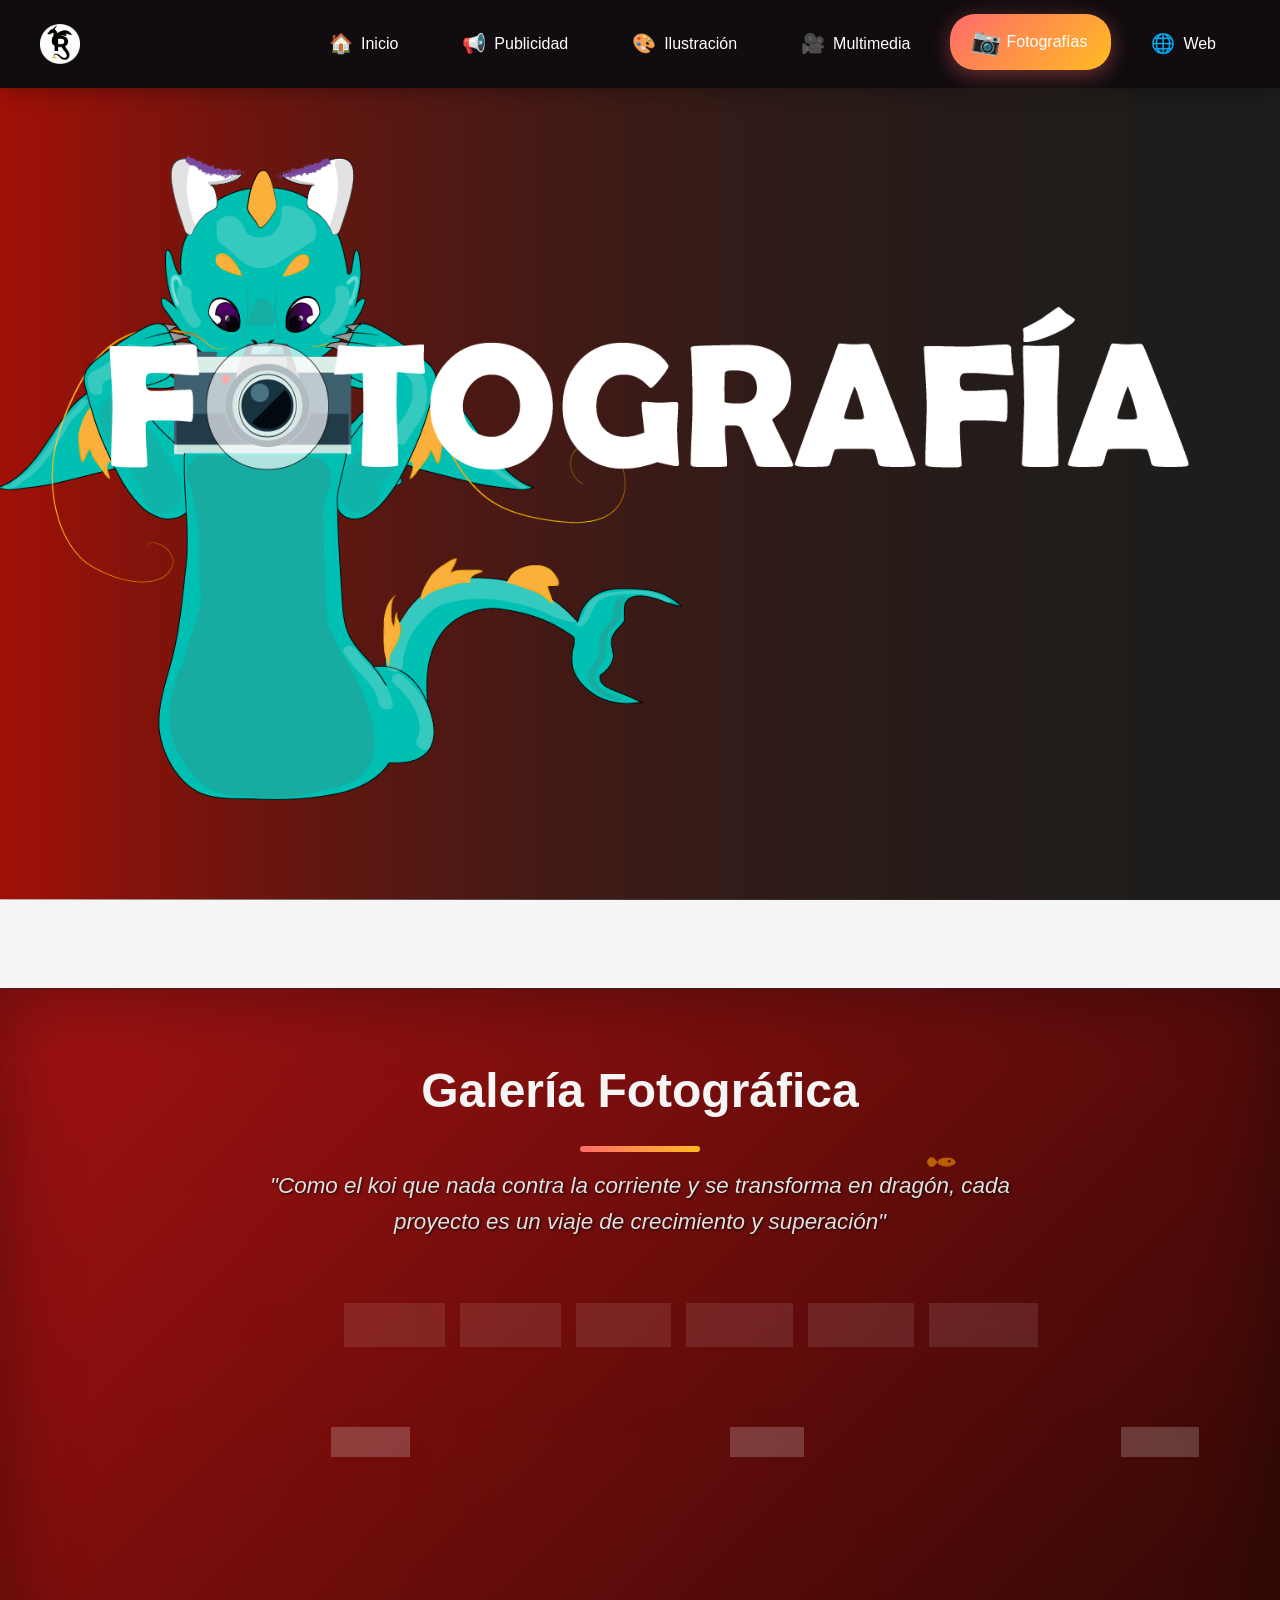
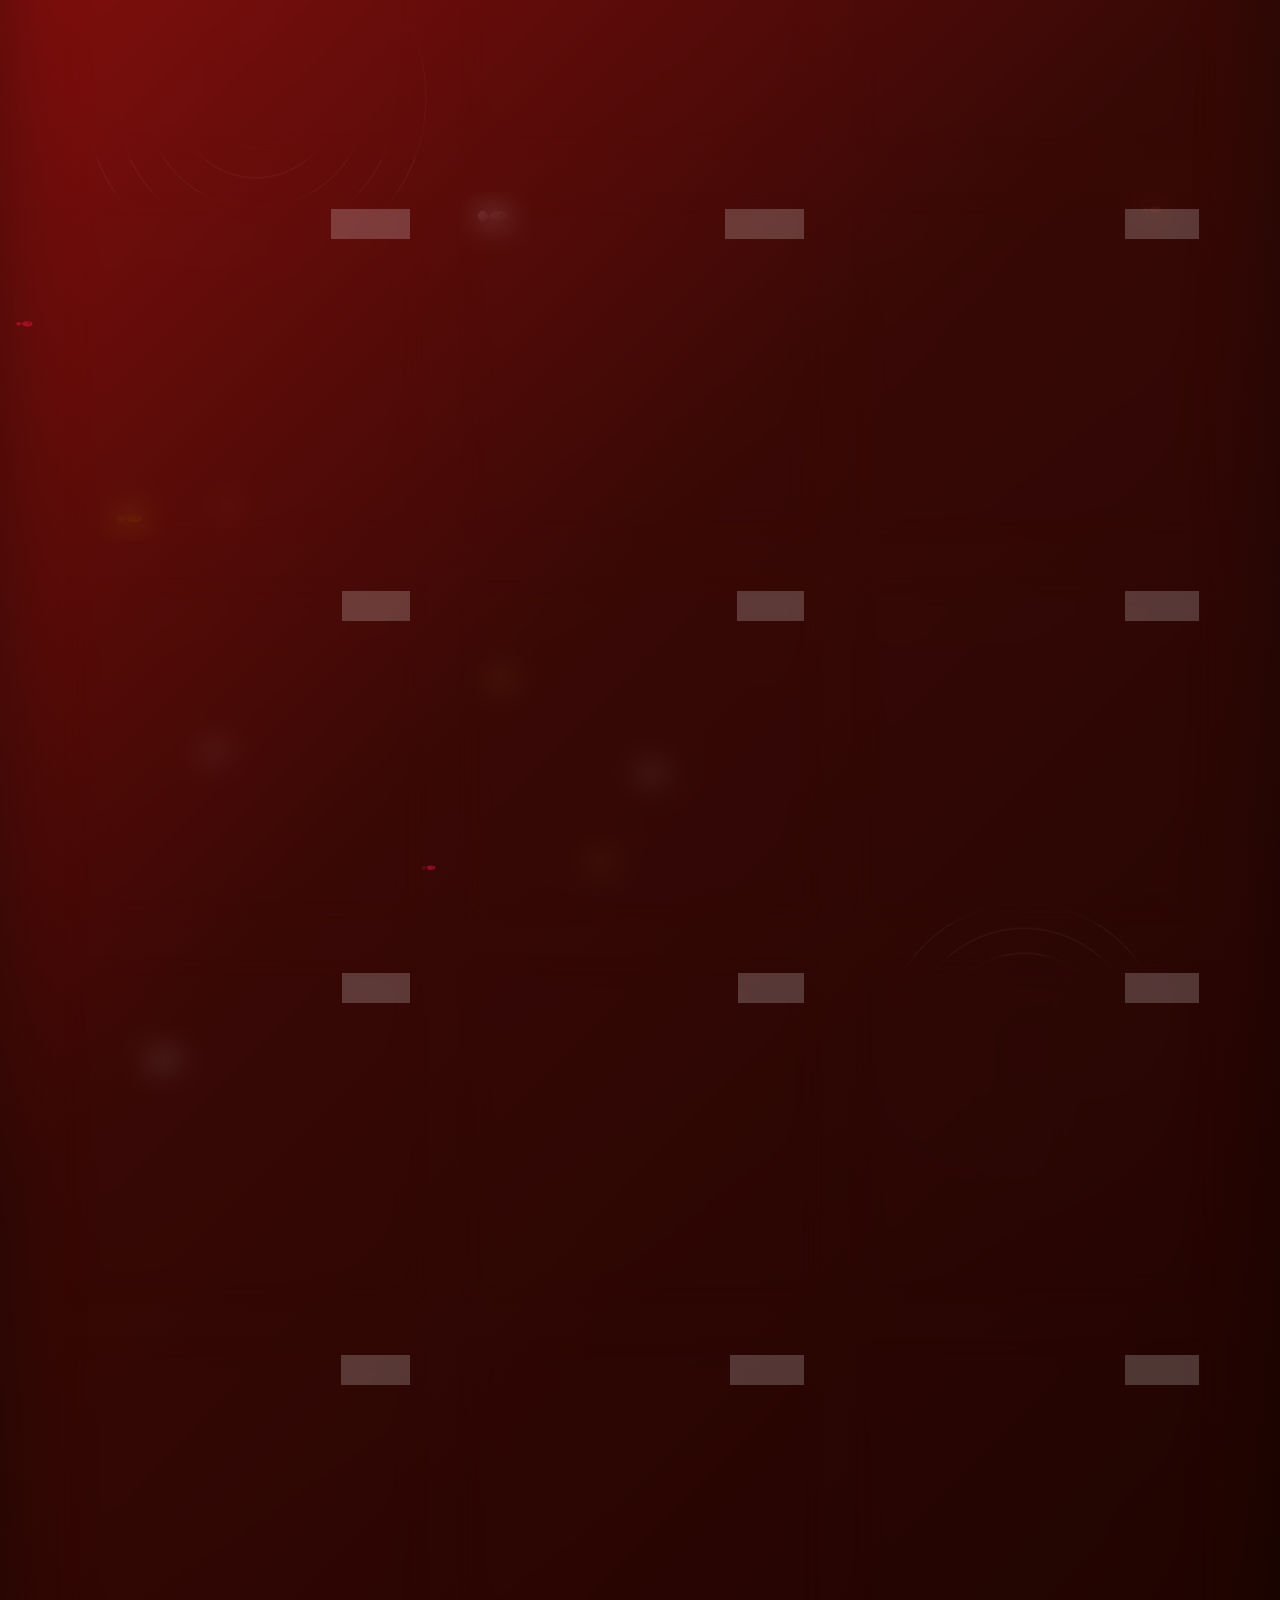
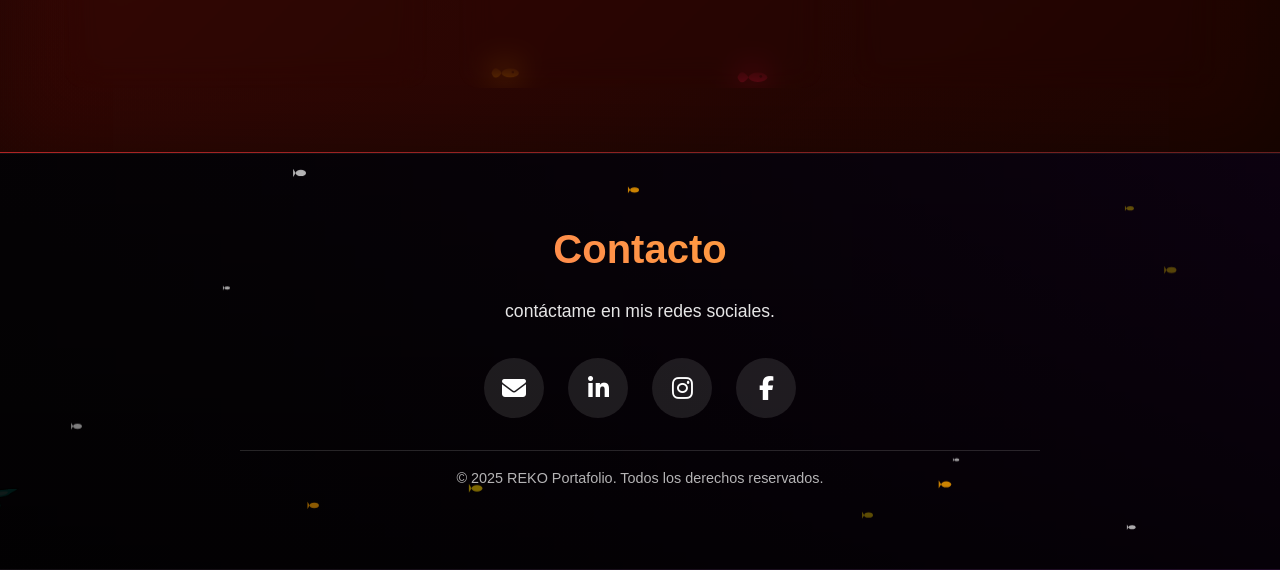
==== commit 05b13caa: "Update Fotografias.html" ====
--- a/Fotografias.html
+++ b/Fotografias.html
@@ -1376,7 +1376,7 @@
         //{ src: "imagen/DSC_0035.JPG", title: "Composición #0035", description: "Perspectiva única con elementos arquitectónicos", category: "urbano" },
         { src: "imagen/DSC_0055.JPG", title: "Composición #0055", description: "Juego de colores y formas en ambiente natural", category: "paisajes" },
         //{ src: "imagen/DSC_0068.JPG", title: "Composición #0068", description: "Captura de movimiento y dinamismo visual", category: "retratos" },
-        { src: "imagen/DSC_0095.JPG", title: "Composición #0095", description: "un bellontapiro", category: "animales" },
+        { src: "imagen/DSC_0095.JPG", title: "Composición #0095", description: "un bello tanpiro", category: "animales" },
         //{ src: "imagen/DSC_0096.JPG", title: "Composición #0096", description: "Detalles macro con texturas interesantes", category: "abstracto" },
         { src: "imagen/DSC_0113.JPG", title: "Composición #0113", description: "un majestuoso reptile", category: "animales" },
         //{ src: "imagen/DSC_0115.JPG", title: "Composición #0115", description: "Composición geométrica con líneas definidas", category: "urbano" },
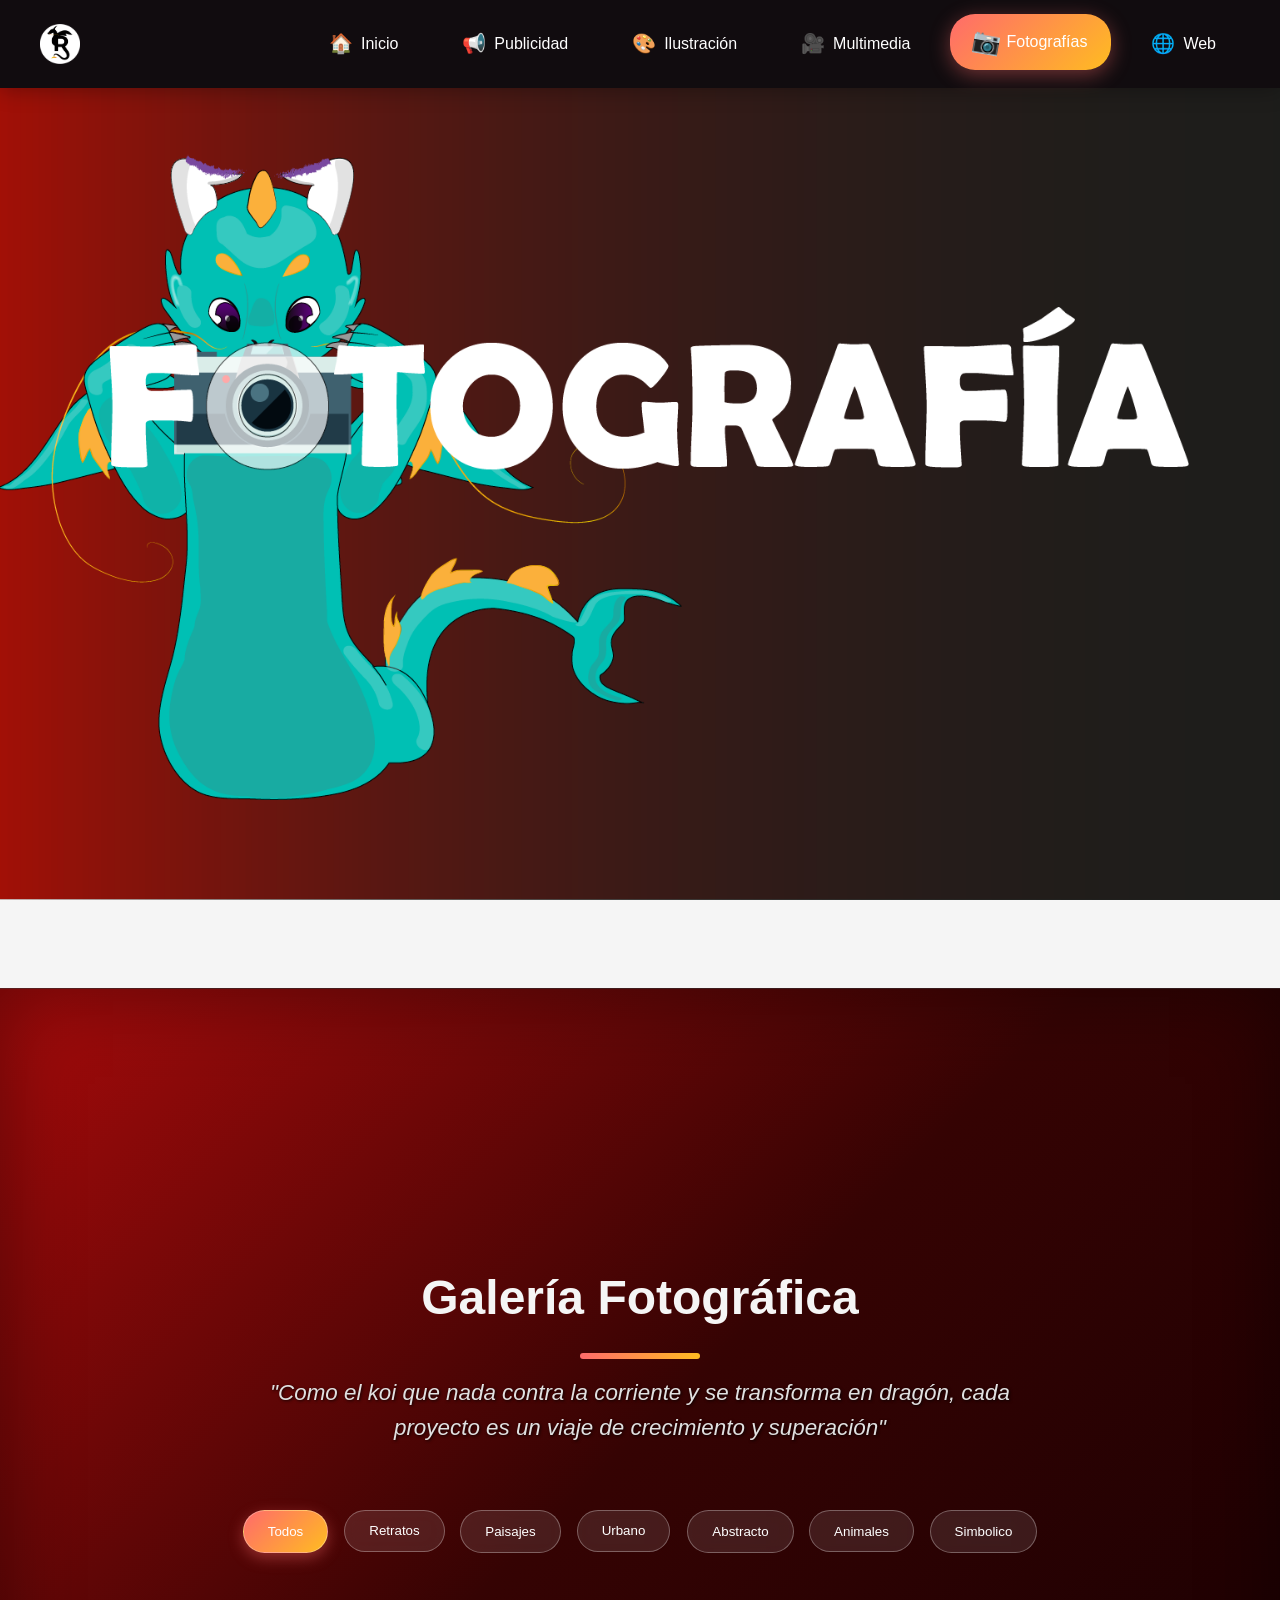
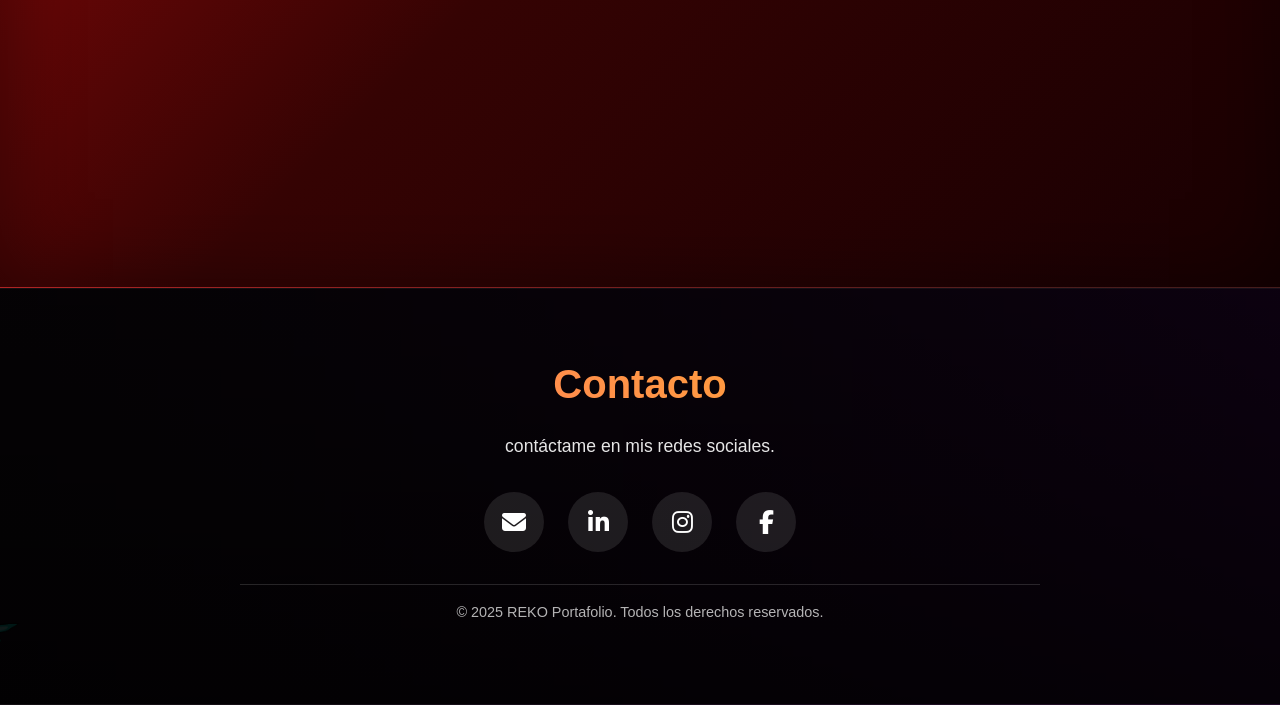
==== commit c1b17e0c: "actualizacion de portafolio con nuevos productos e imagenes" ====
--- a/Fotografias.html
+++ b/Fotografias.html
@@ -1376,7 +1376,11 @@
         //{ src: "imagen/DSC_0035.JPG", title: "Composición #0035", description: "Perspectiva única con elementos arquitectónicos", category: "urbano" },
         { src: "imagen/DSC_0055.JPG", title: "Composición #0055", description: "Juego de colores y formas en ambiente natural", category: "paisajes" },
         //{ src: "imagen/DSC_0068.JPG", title: "Composición #0068", description: "Captura de movimiento y dinamismo visual", category: "retratos" },
+<<<<<<< HEAD
         { src: "imagen/DSC_0095.JPG", title: "Composición #0095", description: "un bello tanpiro", category: "animales" },
+=======
+        { src: "imagen/DSC_0095.JPG", title: "Composición #0095", description: "un bellontapiro", category: "animales" },
+>>>>>>> 258cb8e (actualizacion de portafolio con nuevos productos e imagenes)
         //{ src: "imagen/DSC_0096.JPG", title: "Composición #0096", description: "Detalles macro con texturas interesantes", category: "abstracto" },
         { src: "imagen/DSC_0113.JPG", title: "Composición #0113", description: "un majestuoso reptile", category: "animales" },
         //{ src: "imagen/DSC_0115.JPG", title: "Composición #0115", description: "Composición geométrica con líneas definidas", category: "urbano" },
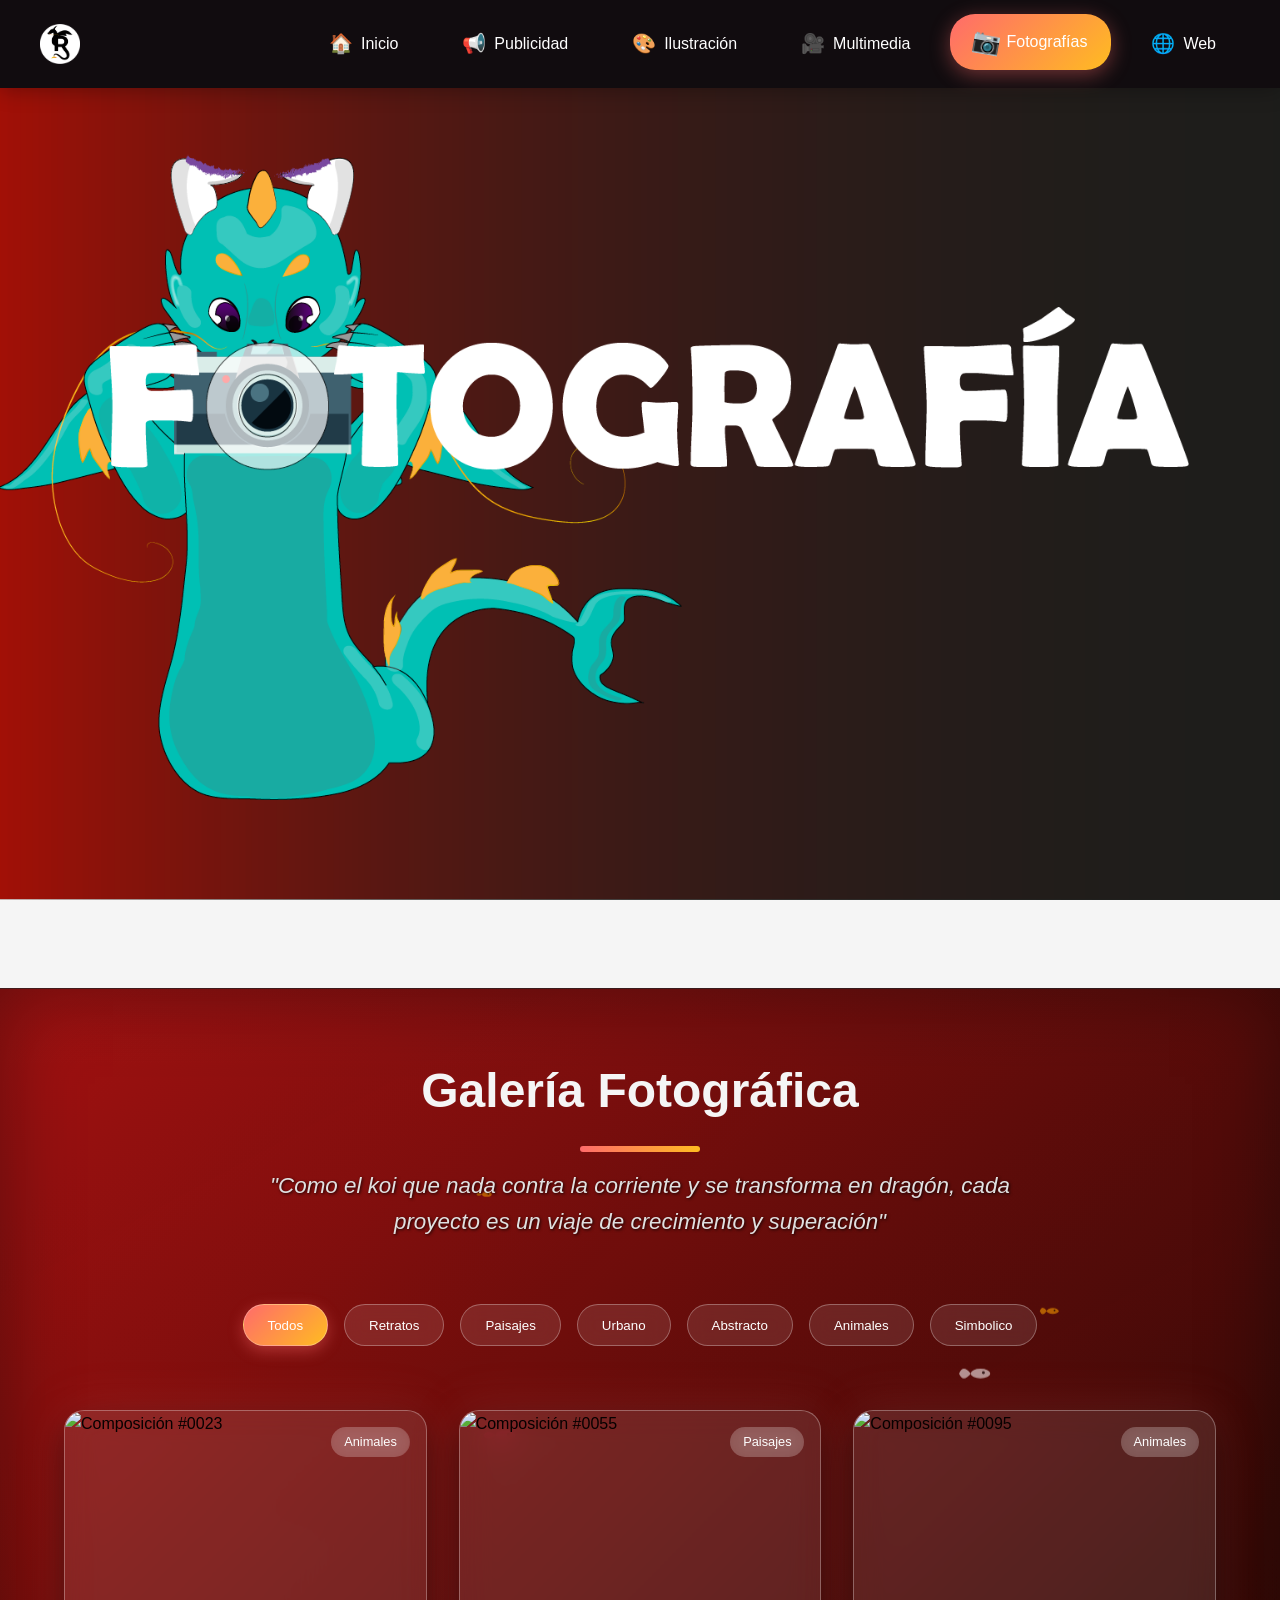
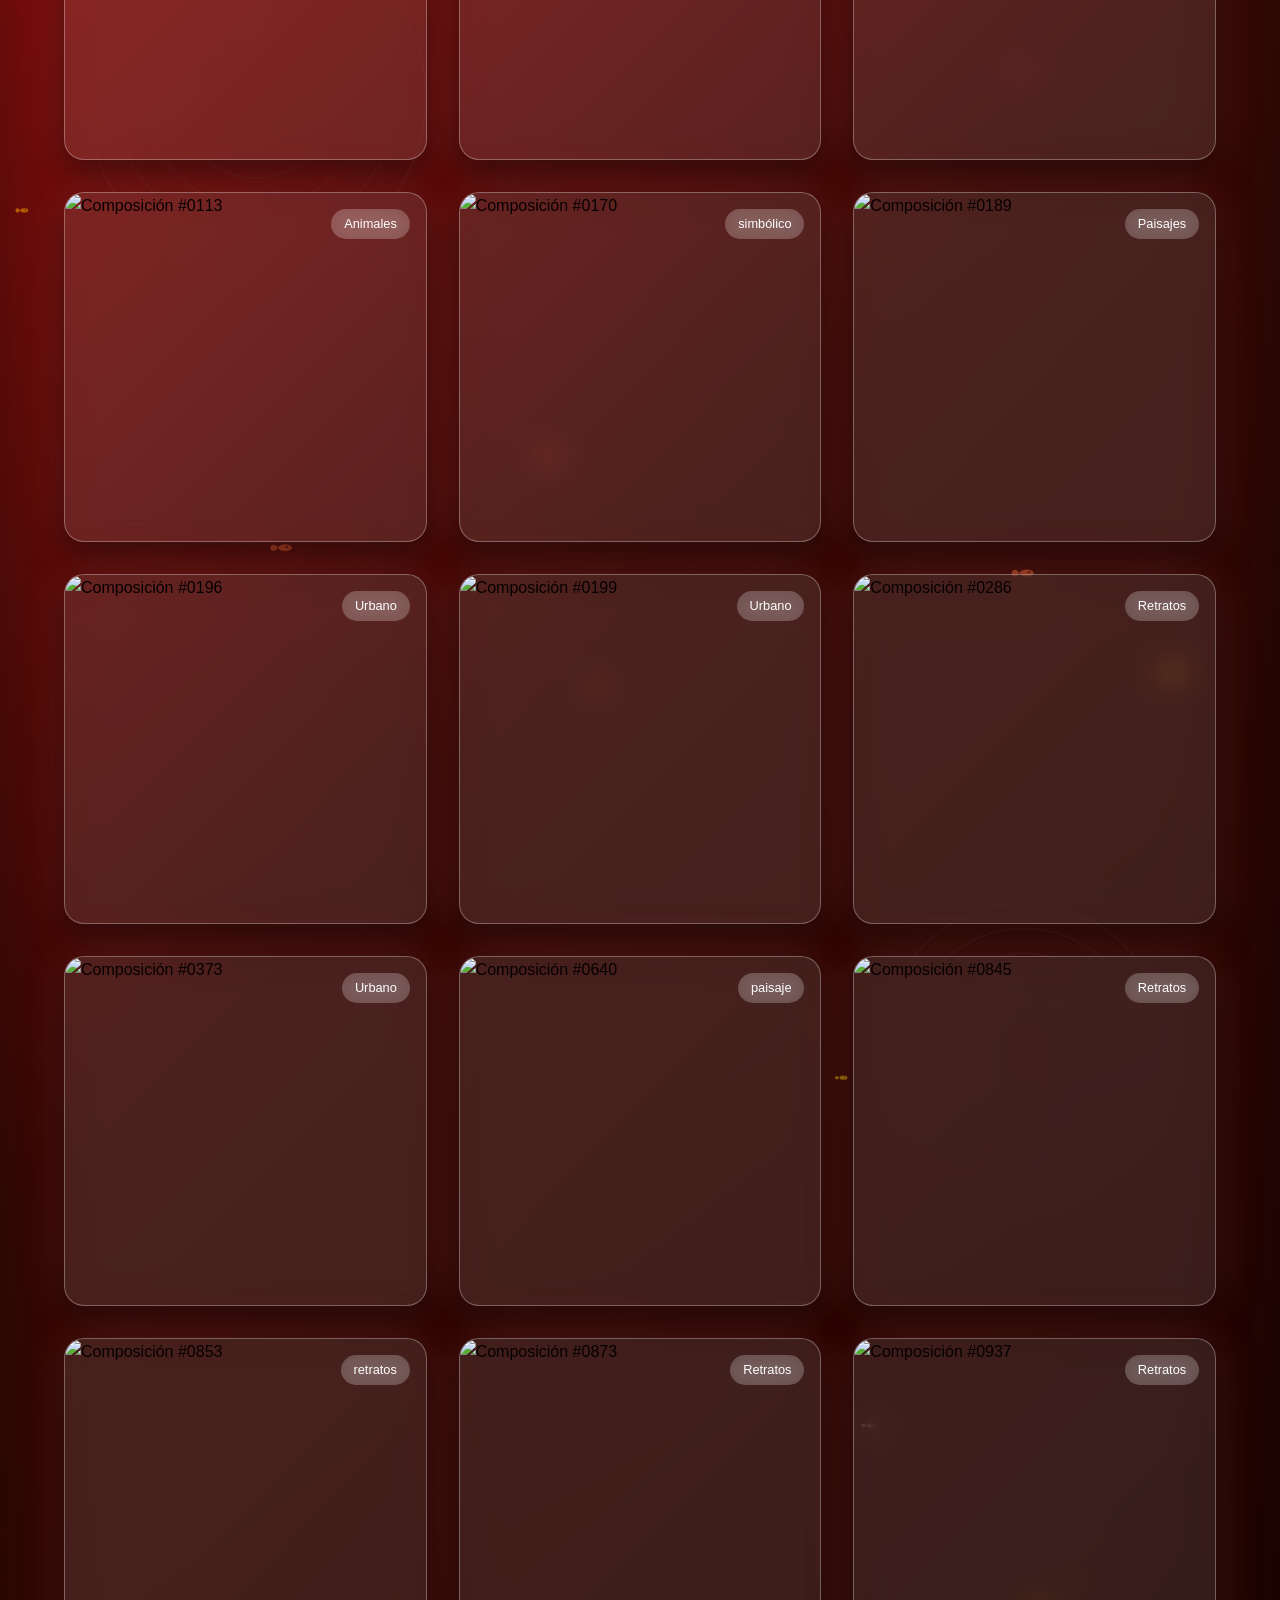
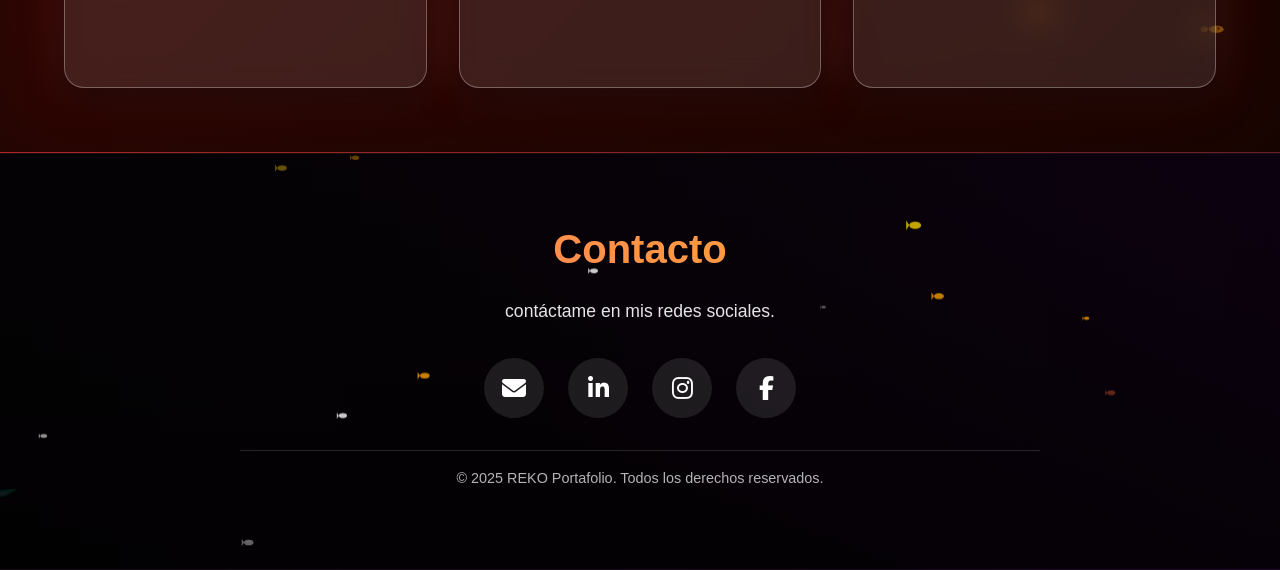
==== commit 054ca5e0: "Update Fotografias.html" ====
--- a/Fotografias.html
+++ b/Fotografias.html
@@ -1376,11 +1376,7 @@
         //{ src: "imagen/DSC_0035.JPG", title: "Composición #0035", description: "Perspectiva única con elementos arquitectónicos", category: "urbano" },
         { src: "imagen/DSC_0055.JPG", title: "Composición #0055", description: "Juego de colores y formas en ambiente natural", category: "paisajes" },
         //{ src: "imagen/DSC_0068.JPG", title: "Composición #0068", description: "Captura de movimiento y dinamismo visual", category: "retratos" },
-<<<<<<< HEAD
-        { src: "imagen/DSC_0095.JPG", title: "Composición #0095", description: "un bello tanpiro", category: "animales" },
-=======
         { src: "imagen/DSC_0095.JPG", title: "Composición #0095", description: "un bellontapiro", category: "animales" },
->>>>>>> 258cb8e (actualizacion de portafolio con nuevos productos e imagenes)
         //{ src: "imagen/DSC_0096.JPG", title: "Composición #0096", description: "Detalles macro con texturas interesantes", category: "abstracto" },
         { src: "imagen/DSC_0113.JPG", title: "Composición #0113", description: "un majestuoso reptile", category: "animales" },
         //{ src: "imagen/DSC_0115.JPG", title: "Composición #0115", description: "Composición geométrica con líneas definidas", category: "urbano" },
